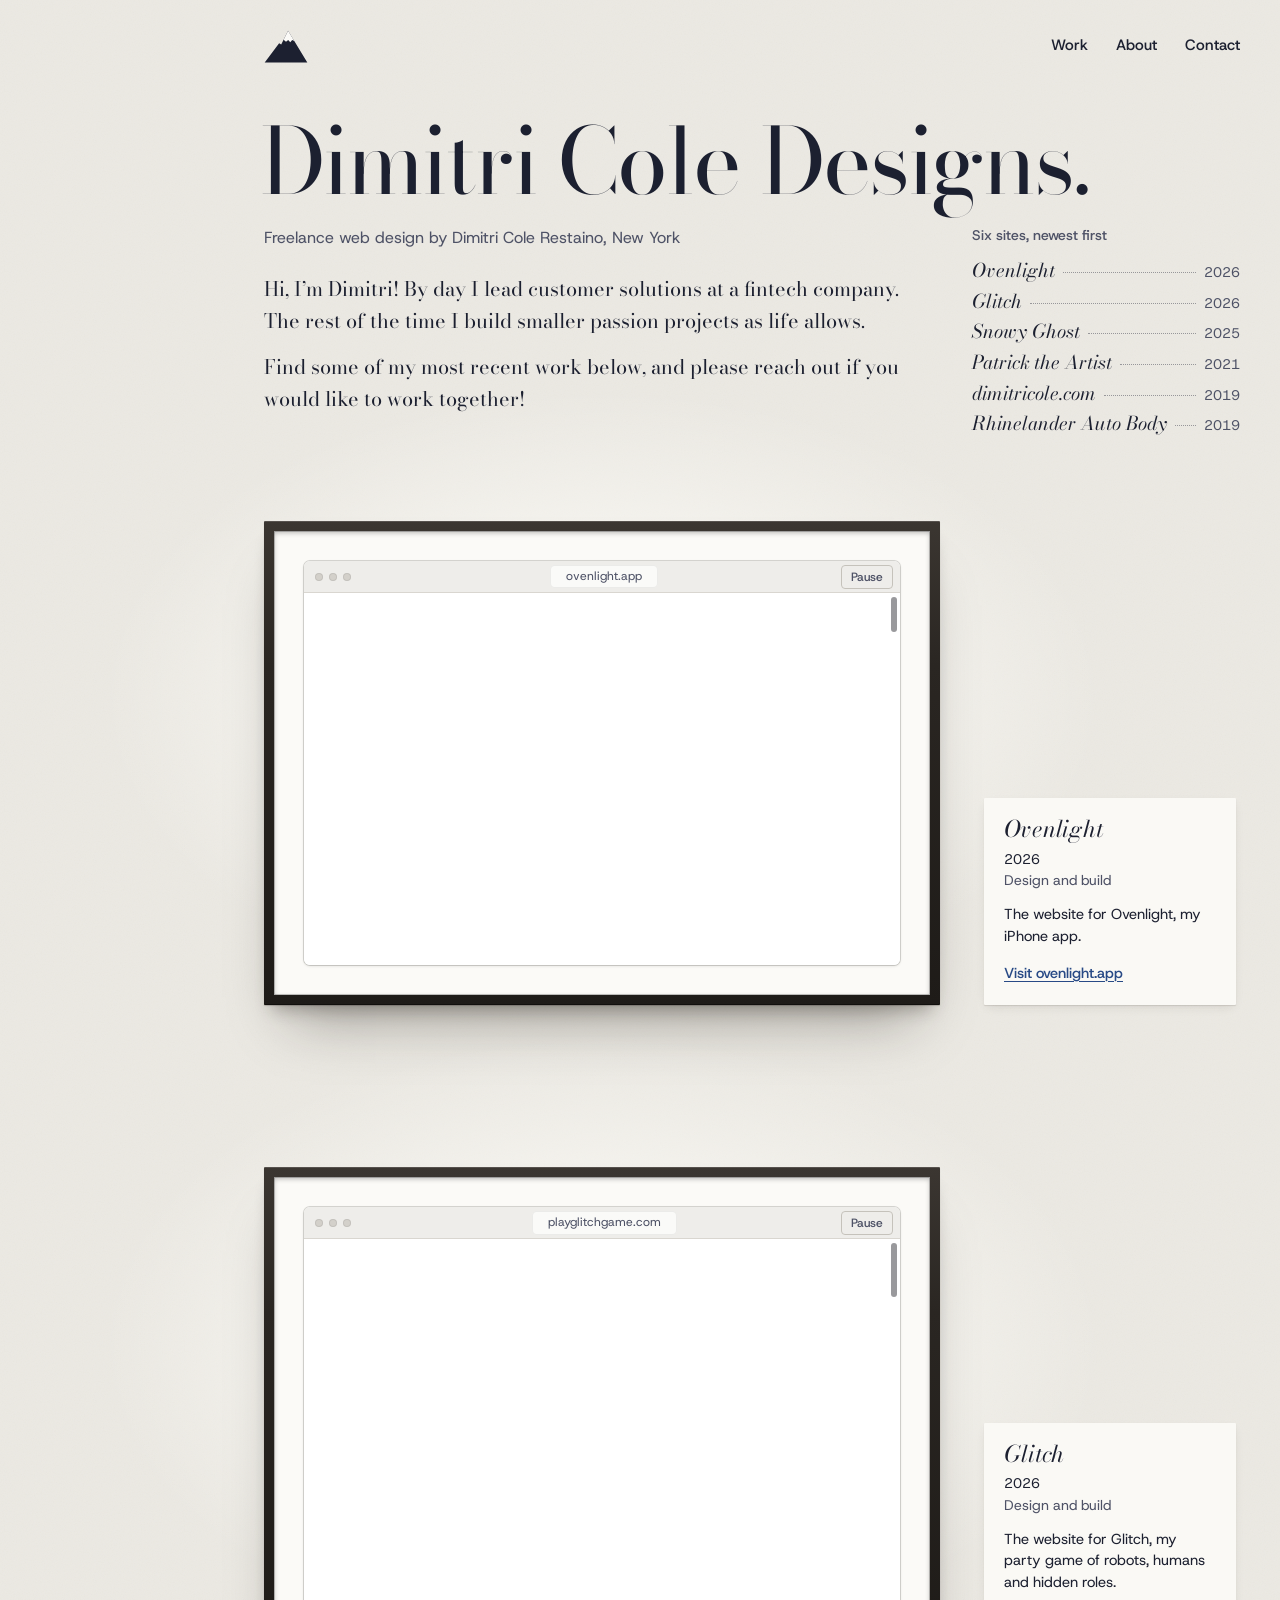
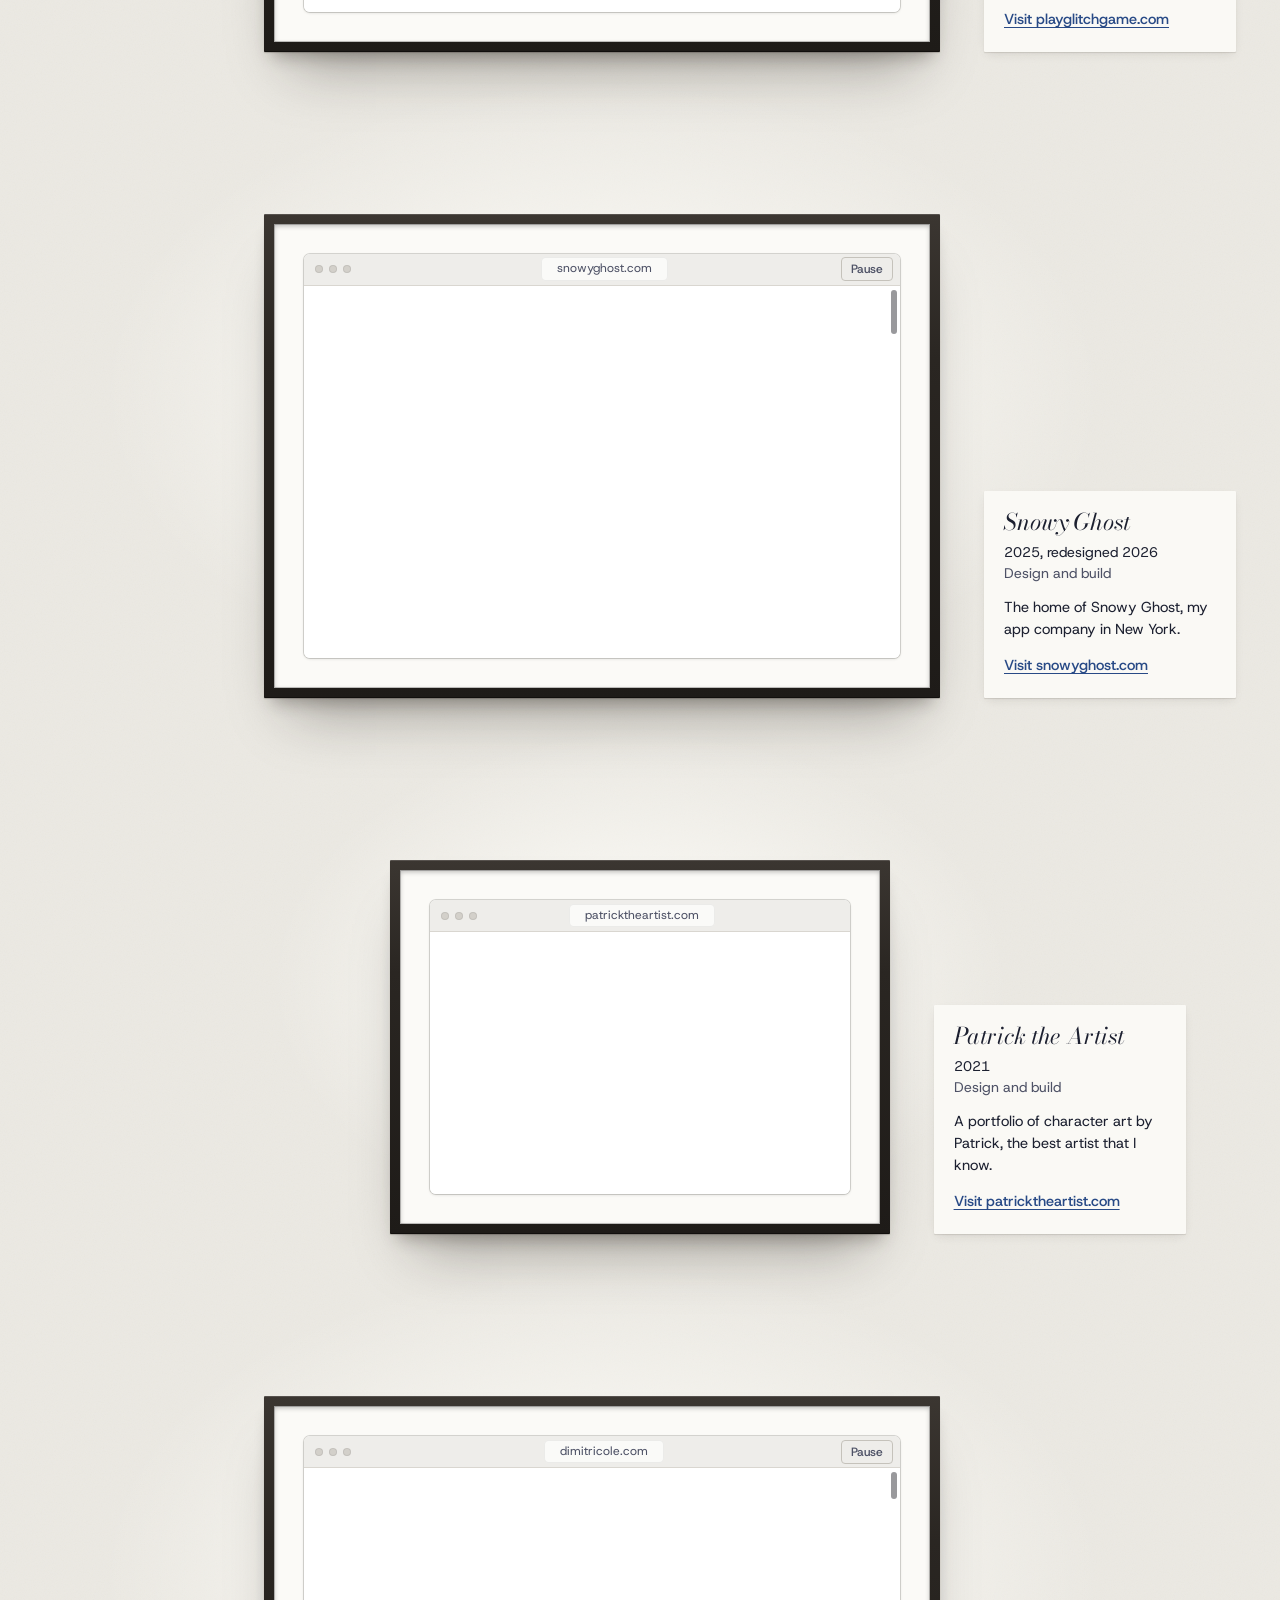
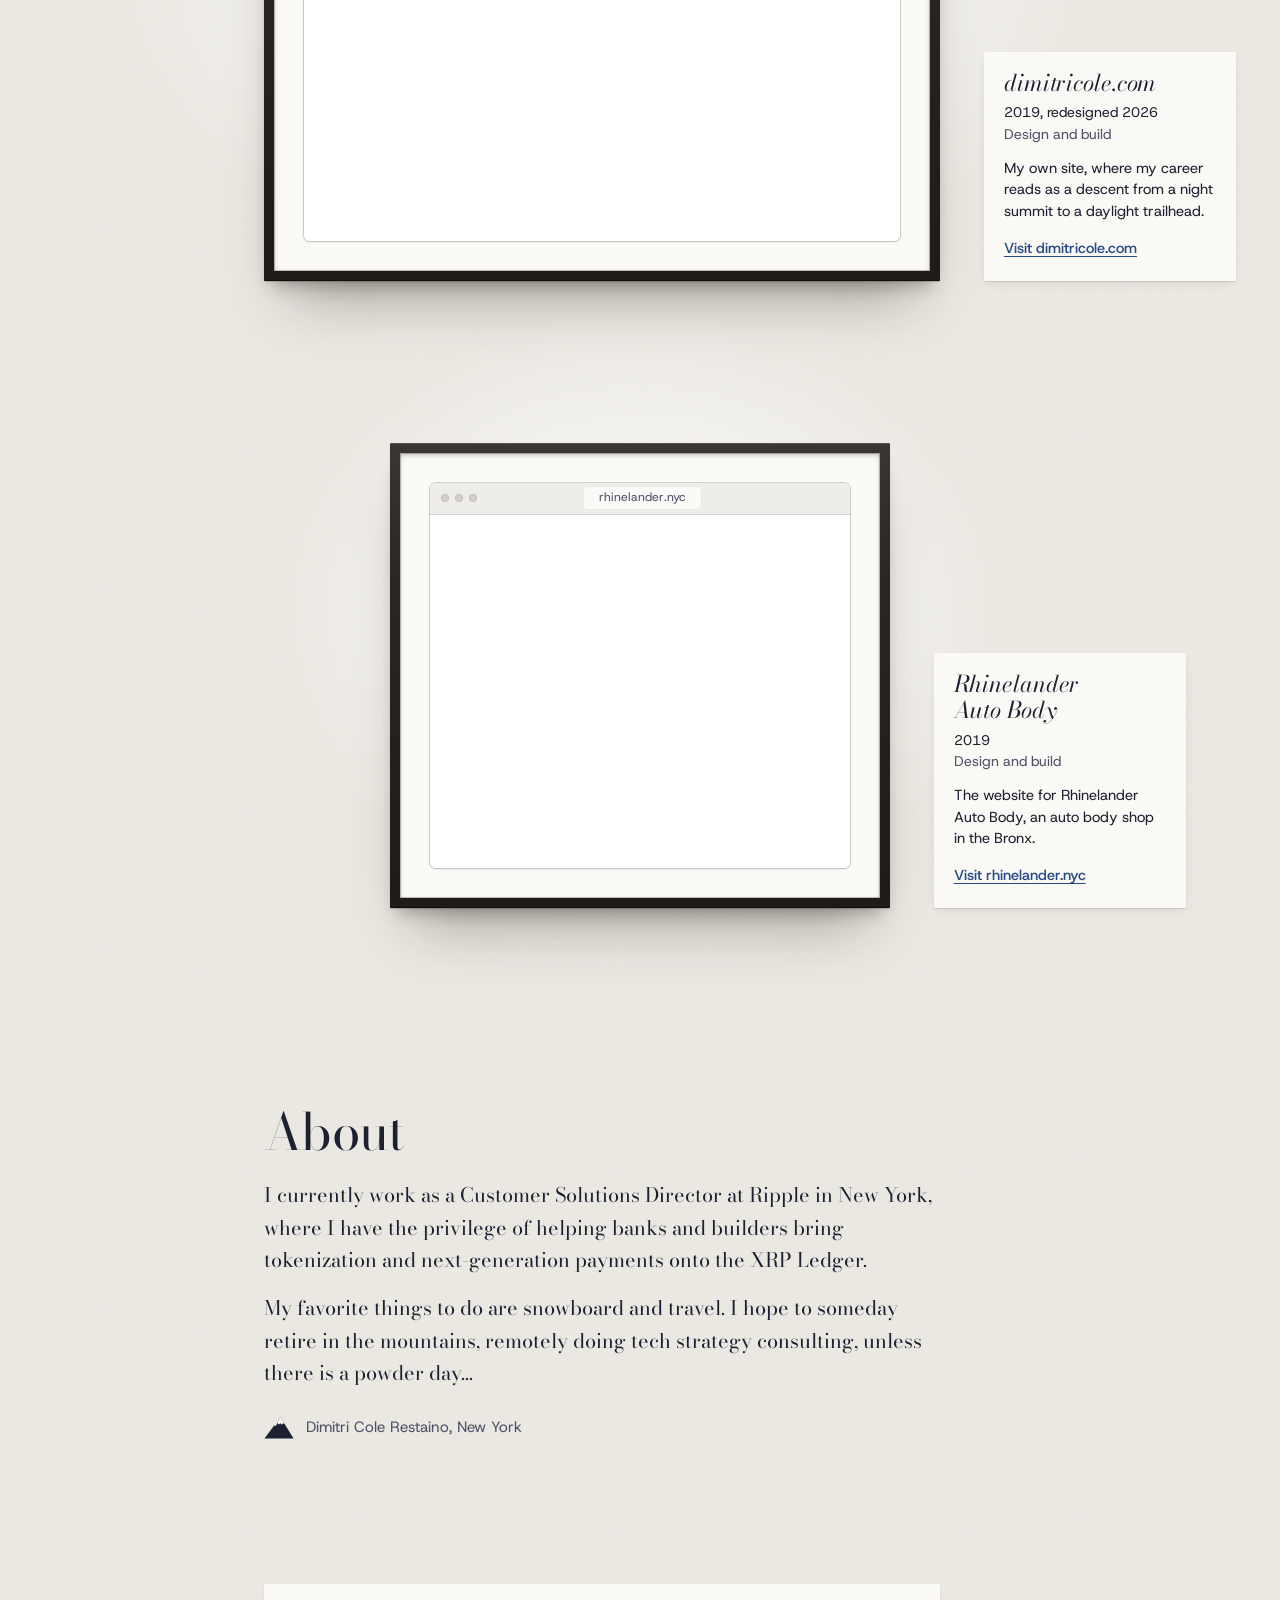
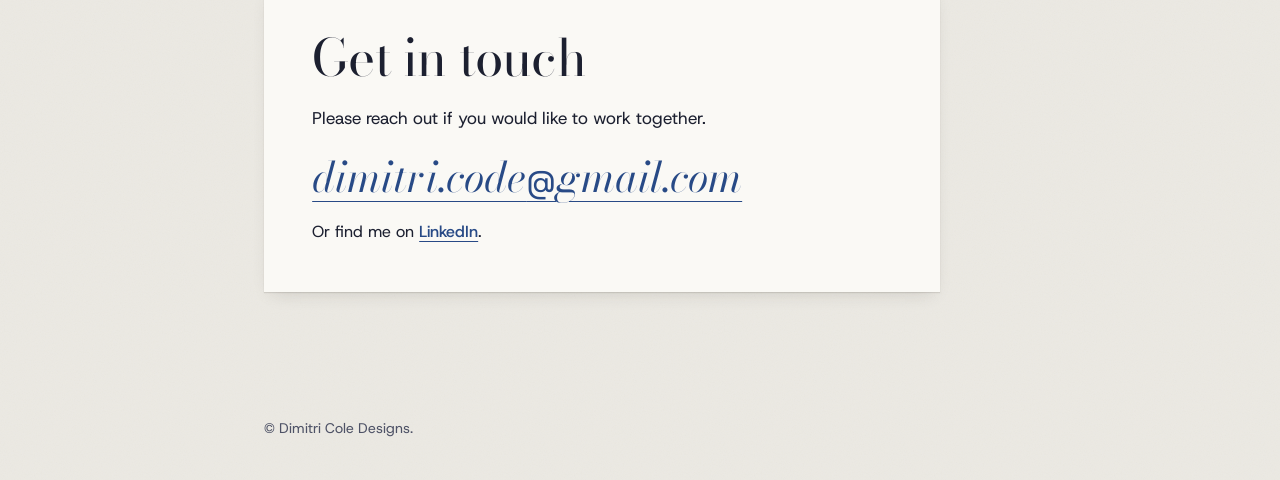
==== index.html @ d3583543 "Rebuild the portfolio as the Exhibition Six sites hang on a warm grey wall, each in a framed browser" ====
<!doctype html>
<html lang="en">
<head>
<meta charset="utf-8">
<meta name="viewport" content="width=device-width, initial-scale=1">
<title>Dimitri Cole Designs.</title>
<meta name="description" content="Dimitri Cole Designs, freelance web design. Clean, fast websites for small businesses and passion projects.">
<link rel="canonical" href="https://dimitricoledesigns.com/">
<meta name="color-scheme" content="light">
<meta name="theme-color" content="#ECEAE4">
<meta property="og:type" content="website">
<meta property="og:url" content="https://dimitricoledesigns.com/">
<meta property="og:title" content="Dimitri Cole Designs.">
<meta property="og:description" content="Freelance web design by Dimitri Cole Restaino, New York. Six sites, hung like a one-room show.">
<meta property="og:image" content="https://dimitricoledesigns.com/images/og-exhibition.jpg">
<meta property="og:image:width" content="1200">
<meta property="og:image:height" content="630">
<meta property="og:image:alt" content="The words Dimitri Cole Designs in a high-contrast serif on a warm grey wall, beside a framed browser window showing the Glitch website.">
<meta name="twitter:card" content="summary_large_image">
<link rel="icon" href="data:image/svg+xml,%3Csvg xmlns='http://www.w3.org/2000/svg' viewBox='0 0 64 52'%3E%3Cpath fill='%231C2030' d='M1 50 22 22l3 2L35 4l28 46z'/%3E%3Cpath fill='%23fff' d='M35 4l9.13 15L41 17.6l-2.8 3-3-3.2L32 20l-3.5-3z'/%3E%3C/svg%3E">
<link rel="apple-touch-icon" href="images/touch-icon.png">
<link rel="preconnect" href="https://fonts.googleapis.com">
<link rel="preconnect" href="https://fonts.gstatic.com" crossorigin>
<link rel="stylesheet" href="https://fonts.googleapis.com/css2?family=Bodoni+Moda:ital,opsz,wght@0,6..96,400..600;1,6..96,400..600&family=Host+Grotesk:wght@400..600&display=swap">
<script>document.documentElement.classList.add('js');</script>
<style>
:root {
  --wall: #ECEAE4;
  --lit: 255 254 250;
  --ink: #1C2030;
  --ink-2: #4E5266;
  --blue: #284A86;
  --wood: #2A2622;
  --mat: #FBFAF7;
  --card: #FAF9F5;
  --chrome: #EEEDEA;
  --serif: "Bodoni Moda", "Bodoni 72", Didot, Georgia, serif;
  --sans: "Host Grotesk", "Helvetica Neue", Arial, sans-serif;
  --gutter: 40px;
  --side: 300px;
  --gap: 44px;
  --fw: clamp(600px, 52.8vw, 920px);
  --fw-small: clamp(460px, 39vw, 680px);
  --mould: 10px;
  --mat-w: 30px;
  --bar-h: 32px;
  --chrome-x: calc(2 * var(--mould) + 2 * var(--mat-w));
  --chrome-y: calc(var(--chrome-x) + var(--bar-h));
  --hang-gap: clamp(110px, 18vh, 190px);
  --cap-min: 360px;
  --vu: 1vh;
  color-scheme: light;
}
@supports (height: 1svh) { :root { --vu: 1svh; } }

*, *::before, *::after { box-sizing: border-box; }
html { -webkit-text-size-adjust: 100%; background: var(--wall); }
/* smooth scrolling starts once the page has loaded, so arriving at a #section jumps straight there */
@media (prefers-reduced-motion: no-preference) { html.loaded { scroll-behavior: smooth; } }
body {
  margin: 0;
  color: var(--ink);
  font: 400 16px/1.55 var(--sans);
  -webkit-font-smoothing: antialiased;
  /* the wall: warm grey with a faint plaster grain */
  background:
    url("data:image/svg+xml,%3Csvg xmlns='http://www.w3.org/2000/svg' width='180' height='180'%3E%3Cfilter id='n'%3E%3CfeTurbulence type='fractalNoise' baseFrequency='.9' numOctaves='2' stitchTiles='stitch'/%3E%3CfeColorMatrix values='0 0 0 0 .4 0 0 0 0 .36 0 0 0 0 .3 0 0 0 .06 0'/%3E%3C/filter%3E%3Crect width='180' height='180' filter='url(%23n)'/%3E%3C/svg%3E"),
    var(--wall);
}

a { color: var(--blue); text-decoration-thickness: 1px; text-underline-offset: .22em; }
a:hover { text-decoration-thickness: 2px; }
:focus-visible { outline: 2px solid var(--blue); outline-offset: 4px; border-radius: 2px; }
.vh {
  position: absolute !important; width: 1px; height: 1px; margin: -1px; padding: 0;
  overflow: hidden; clip: rect(0 0 0 0); white-space: nowrap; border: 0;
}
.skip {
  position: absolute; left: 16px; top: -80px; z-index: 10;
  background: var(--ink); color: var(--mat); padding: 10px 14px; border-radius: 3px;
  font-weight: 500; text-decoration: none;
}
.skip:focus { top: 12px; }
.skip:focus-visible { outline-color: var(--ink); }

/* The hang: an empty stretch of wall, the work, and a column for its label */
.hang {
  display: grid;
  grid-template-columns: minmax(0, 1fr) minmax(0, var(--fw)) minmax(var(--side), 1fr);
  padding-inline: var(--gutter);
}
.hang > * { grid-column: 2; min-width: 0; }
.hang > .beside { grid-column: 3; padding-left: var(--gap); }
.hang > .span { grid-column: 2 / 4; }

/* Entrance */
.top { padding-top: 28px; }
.top .span { display: flex; align-items: center; justify-content: space-between; gap: 24px; }
.home { display: inline-flex; color: var(--ink); padding: 4px; margin: -4px; }
.home svg { width: 44px; height: auto; display: block; }
.top nav ul { display: flex; flex-wrap: wrap; gap: 6px 28px; margin: 0; padding: 0; list-style: none; }
.top nav a {
  color: var(--ink); text-decoration: none; font-size: 15px; font-weight: 500;
  padding: 6px 0; border-bottom: 1px solid transparent;
}
.top nav a:hover { border-bottom-color: currentColor; }

.wall-text { padding-top: clamp(28px, 6vh, 72px); padding-bottom: clamp(56px, 9vh, 96px); }
h1 {
  margin: 0 0 0 -.04em;
  font: 400 clamp(52px, 7.15vw, 124px)/.95 var(--serif);
  letter-spacing: -.02em;
  text-wrap: balance;
}
.lede { margin-top: clamp(18px, 2.4vh, 28px); }
.byline { margin: 0; font-size: 16px; color: var(--ink-2); }
.intro { margin-top: 22px; max-width: 34em; font: 400 20px/1.6 var(--serif); }
.intro p { margin: 0 0 .7em; }
.intro p:last-child { margin-bottom: 0; }

.checklist { margin-top: clamp(18px, 2.4vh, 28px); align-self: start; }
.wall-text > .checklist { padding-left: 32px; }
.checklist h2 { margin: 0 0 10px; font: 500 14px/1.4 var(--sans); color: var(--ink-2); }
.checklist ol { list-style: none; margin: 0; padding: 0; max-width: 270px; }
.checklist a {
  display: flex; align-items: baseline; gap: 8px;
  color: var(--ink); text-decoration: none; padding: 3px 0;
}
.checklist .t { min-width: 0; overflow-wrap: break-word; font: italic 400 19px/1.3 var(--serif); }
.checklist .dots { flex: 1; min-width: 8px; border-bottom: 1px dotted rgb(28 32 48 / .4); transform: translateY(-4px); }
.checklist .y { font-size: 14px; color: var(--ink-2); font-variant-numeric: tabular-nums; }
.checklist a:hover .t { text-decoration: underline; text-decoration-thickness: 1px; text-underline-offset: .2em; }

/* The works */
#work { overflow-x: clip; scroll-margin-top: min(40px, 5 * var(--vu)); }
/* --ar is the window's width over its height, and --cap the frame width that keeps it
   within nine tenths of a phone or tablet screen */
.work { --ar: 1.6; --cap: max(var(--cap-min), calc((90 * var(--vu) - var(--chrome-y)) * var(--ar) + var(--chrome-x))); isolation: isolate; scroll-margin-top: min(40px, 5 * var(--vu)); }
.work + .work { margin-top: var(--hang-gap); }
.work.small { --fw: min(var(--fw-small), 100% - 2 * var(--side)); }
.still { --ar: calc(1344 / var(--d-h)); }

.piece { position: relative; }
/* track light: a soft pool on the wall above each work */
.piece::before {
  content: "";
  position: absolute;
  left: -24%; right: -24%; top: max(-34%, calc(var(--hang-gap) * -0.8)); bottom: 0;
  z-index: -1;
  pointer-events: none;
  background: radial-gradient(closest-side, rgb(var(--lit) / .95), rgb(var(--lit) / .5) 50%, rgb(var(--lit) / 0));
}
.frame {
  padding: var(--mould);
  border-radius: 1px;
  background: linear-gradient(180deg, #3B3631 0%, var(--wood) 30%, #1E1B18 100%);
  box-shadow:
    inset 0 1px 0 rgb(255 255 255 / .14),
    inset 0 -1px 0 rgb(0 0 0 / .45),
    0 1px 1px rgb(30 24 18 / .22),
    0 12px 16px -8px rgb(30 24 18 / .3),
    0 38px 56px -26px rgb(30 24 18 / .38);
}
.mat {
  padding: var(--mat-w);
  background: var(--mat);
  box-shadow: inset 0 2px 5px rgb(0 0 0 / .26), inset 0 0 0 1px rgb(0 0 0 / .22);
}
.window {
  display: flex;
  flex-direction: column;
  border-radius: 6px;
  overflow: hidden;
  background: #fff;
  box-shadow: 0 0 0 1px rgb(30 25 20 / .16), 0 1px 3px rgb(30 25 20 / .14);
}
.bar {
  display: grid;
  grid-template-columns: 1fr minmax(0, auto) 1fr;
  align-items: center;
  gap: 8px;
  min-height: 32px;
  padding: 3px 7px 3px 11px;
  background: var(--chrome);
  border-bottom: 1px solid #D9D6D0;
}
.lights { display: flex; gap: 6px; }
.lights i { width: 8px; height: 8px; border-radius: 50%; background: #D3D0CA; box-shadow: inset 0 0 0 1px rgb(0 0 0 / .08); }
.addr {
  min-width: 0;
  overflow: hidden;
  text-overflow: ellipsis;
  white-space: nowrap;
  max-width: 100%;
  font-size: 12px; line-height: 1.3; color: var(--ink-2);
  background: #FAFAF8; border-radius: 5px; padding: 4px 16px;
  box-shadow: inset 0 0 0 1px rgb(0 0 0 / .06);
}
.hold {
  justify-self: end;
  visibility: hidden;
  min-height: 24px;
  font: 500 12px/1 var(--sans);
  color: var(--ink-2);
  background: transparent;
  border: 1px solid #C5C2BB;
  border-radius: 4px;
  padding: 4px 9px;
  cursor: pointer;
}
.js .hold { visibility: visible; }
.hold:hover { background: #fff; color: var(--ink); }
.hold:focus-visible { outline-offset: 2px; }

/* The screen holds a capture of the site at desktop size, or at 390 wide on a phone */
.screen {
  position: relative;
  aspect-ratio: 16 / 10;
  overflow: hidden;
  background: #fff;
}
.still .screen { aspect-ratio: 1344 / var(--d-h); }
.screen img { display: block; width: 100%; height: auto; aspect-ratio: 1344 / var(--d-h); }
.swap .screen img { opacity: 0; }
.enter { position: absolute; inset: 0; z-index: 1; }
.track { position: absolute; top: 4px; bottom: 4px; right: 3px; width: 6px; pointer-events: none; z-index: 2; }
.thumb {
  display: block; width: 100%; height: 100%;
  border-radius: 3px;
  background: rgb(70 70 74 / .55);
  box-shadow: 0 0 0 1px rgb(255 255 255 / .55);
}

.label { align-self: end; position: relative; z-index: -1; }
.card {
  max-width: 252px;
  background: var(--card);
  padding: 18px 20px 20px;
  border-radius: 1px;
  box-shadow: 0 1px 1px rgb(40 32 24 / .12), 0 4px 10px -3px rgb(40 32 24 / .12);
}
.card h3 { margin: 0; font: italic 400 23px/1.15 var(--serif); letter-spacing: -.005em; text-wrap: balance; overflow-wrap: break-word; }
.card .when { margin: 6px 0 0; font-size: 14px; font-variant-numeric: tabular-nums; }
.card .medium { margin: 0; font-size: 14px; color: var(--ink-2); }
.card .desc { margin: 12px 0 0; font-size: 14.5px; line-height: 1.5; }
.card .visit { display: inline-block; margin-top: 14px; font-size: 14.5px; font-weight: 500; }

/* Statement and front desk */
.statement { padding-top: clamp(150px, 22vh, 230px); }
.statement h2, .desk h2 {
  margin: 0 0 22px;
  font: 400 clamp(38px, 4vw, 52px)/1 var(--serif);
  letter-spacing: -.015em;
}
.statement .words { max-width: 34em; font: 400 20px/1.62 var(--serif); }
.statement .words p { margin: 0 0 .8em; }
.signed { display: flex; align-items: center; gap: 12px; margin: 26px 0 0; font-size: 15px; color: var(--ink-2); }
.signed svg { width: 30px; height: auto; color: var(--ink); flex: none; }

.desk { padding-top: clamp(110px, 16vh, 170px); padding-bottom: clamp(90px, 14vh, 140px); }
.counter {
  background: var(--card);
  padding: clamp(28px, 4vw, 48px);
  box-shadow: 0 1px 1px rgb(40 32 24 / .12), 0 8px 18px -8px rgb(40 32 24 / .16);
}
.desk p { margin: 0; font-size: 17px; }
.desk .mail {
  display: inline-block;
  margin-top: 22px;
  font: italic 400 clamp(25px, 3.4vw, 42px)/1.15 var(--serif);
  overflow-wrap: break-word;
}
.desk .at { font: 400 .8em/1 var(--sans); }
.desk .elsewhere { margin-top: 18px; font-size: 16px; }
.desk .elsewhere a { font-weight: 500; }

footer { padding-bottom: 40px; font-size: 14px; color: var(--ink-2); }
footer p { margin: 0; }

/* One column below the width where labels fit beside the work */
@media (max-width: 1099px) {
  :root { --gutter: 32px; --fw: 760px; --fw-small: min(560px, (100vw - 2 * var(--gutter)) * .74); }
  .hang { grid-template-columns: minmax(0, var(--fw)); justify-content: center; }
  .hang > *, .hang > .beside, .hang > .span { grid-column: 1; }
  .hang > .beside { padding-left: 0; }
  .work { --frame-w: min(100%, var(--cap)); }
  .work.small { --fw: var(--fw-small); }
  /* a small work stays about three quarters as wide as the big ones, even when a short screen shrinks every frame */
  .work.small { --frame-w: min(100%, var(--cap), .74 * max(var(--cap-min), (90 * var(--vu) - var(--chrome-y)) * 1.6 + var(--chrome-x))); }
  .work > .piece { width: var(--frame-w); }
  .work.small > .piece, .work.small > .label { justify-self: center; }
  .work.small > .label { width: var(--frame-w); }
  .label { margin-top: 26px; }
  .checklist { margin-top: 40px; }
  .wall-text { padding-bottom: 88px; }
  h1 { font-size: min(81px, calc((100vw - 64px) / 9.6)); }
}

/* Tablets: the room guide still fits beside the intro, which keeps the first work in view */
@media (min-width: 800px) and (max-width: 1099px) {
  .wall-text { grid-template-columns: minmax(0, calc(var(--fw) - 300px)) minmax(0, 300px); }
  .wall-text > .span { grid-column: 1 / 3; }
  .wall-text > .checklist { grid-column: 2; padding-left: 32px; margin-top: clamp(18px, 2.4vh, 28px); }
  .wall-text { padding-bottom: clamp(56px, 9vh, 88px); }
}


/* Phones: each frame hangs the site's phone view, with Safari's address bar along the bottom */
@media (max-width: 640px) {
  :root { --gutter: 20px; --mould: 7px; --mat-w: 14px; --bar-h: 34px; --fw: 100%; --hang-gap: 96px; --cap-min: 220px; }
  .work, .work.small { --fw: min(300px, 78vw); --ar: calc(390 / 844); --frame-w: min(100%, var(--cap)); }
  .work.still { --ar: calc(780 / var(--m-h)); }
  .work > .piece { justify-self: center; }
  .work > .label { width: var(--frame-w); justify-self: center; }
  .home svg { width: 38px; }
  .top nav ul { gap: 6px 20px; }
  h1 { font-size: clamp(44px, 15vw, 72px); }
  h1 span { display: block; }
  .intro, .statement .words { font-size: 18.5px; }
  .wall-text { padding-bottom: 72px; }
  .bar { order: 2; grid-template-columns: minmax(0, 1fr) auto; min-height: 34px; padding: 4px 6px 4px 8px; border-bottom: 0; border-top: 1px solid #D9D6D0; }
  .lights, .track { display: none; }
  .addr { justify-self: start; font-size: 11px; padding: 4px 8px; }
  .hold { padding: 4px 8px; }
  .window { border-radius: 14px; }
  .screen { aspect-ratio: 390 / 844; }
  .still .screen { aspect-ratio: 780 / var(--m-h); }
  .screen img { aspect-ratio: 780 / var(--m-h); }
  .card { max-width: none; }
  .piece::before { left: -30%; right: -30%; }
}

@media (forced-colors: active) {
  .frame, .window, .card, .counter { border: 1px solid CanvasText; }
  .thumb { background: CanvasText; }
  .piece::before { display: none; }
}

@media print {
  html, body { background: #fff; }
  .skip, .top nav, .hold, .track, .piece::before { display: none !important; }
  .screen img, .thumb { transform: none !important; }
  .swap .screen img { opacity: 1; object-fit: contain; object-position: top; }
  .frame, .mat, .card, .counter { box-shadow: none; }
  .frame { background: #2A2622; print-color-adjust: exact; -webkit-print-color-adjust: exact; }
  .window { display: block; }
  .work, .statement, .desk { break-inside: avoid; }
  .work + .work { margin-top: 48px; }
  .statement, .desk { padding-top: 48px; }
}
</style>
</head>
<body>
<svg width="0" height="0" style="position:absolute" aria-hidden="true" focusable="false">
  <symbol id="peak" viewBox="0 0 64 52">
    <path fill="currentColor" d="M1 50 22 22l3 2L35 4l28 46z"/>
    <path fill="#FBFAF7" d="M35 4l9.13 15L41 17.6l-2.8 3-3-3.2L32 20l-3.5-3z"/>
  </symbol>
</svg>
<a class="skip" href="#work">Skip to the work</a>

<header class="top hang">
  <div class="span">
    <a class="home" href="#top" aria-label="Dimitri Cole Designs, back to the top">
      <svg viewBox="0 0 64 52" aria-hidden="true"><use href="#peak"/></svg>
    </a>
    <nav aria-label="Sections">
      <ul>
        <li><a href="#work">Work</a></li>
        <li><a href="#about">About</a></li>
        <li><a href="#contact">Contact</a></li>
      </ul>
    </nav>
  </div>
</header>

<main>
  <section class="wall-text hang" aria-labelledby="show-title">
    <h1 id="show-title" class="span"><span>Dimitri Cole</span> <span>Designs.</span></h1>
    <div class="lede">
      <p class="byline">Freelance web design by Dimitri Cole Restaino, New York</p>
      <div class="intro">
        <p>Hi, I&rsquo;m Dimitri! By day I lead customer solutions at a fintech company. The rest of the time I build smaller passion projects as life allows.</p>
        <p>Find some of my most recent work below, and please reach out if you would like to work together!</p>
      </div>
    </div>
    <nav class="checklist beside" aria-labelledby="checklist-h">
      <h2 id="checklist-h">Six sites, newest first</h2>
      <ol>
        <li><a href="#ovenlight"><span class="t">Ovenlight</span> <span class="dots" aria-hidden="true"></span> <span class="y">2026</span></a></li>
        <li><a href="#glitch"><span class="t">Glitch</span> <span class="dots" aria-hidden="true"></span> <span class="y">2026</span></a></li>
        <li><a href="#snowyghost"><span class="t">Snowy Ghost</span> <span class="dots" aria-hidden="true"></span> <span class="y">2025</span></a></li>
        <li><a href="#patrick"><span class="t">Patrick the Artist</span> <span class="dots" aria-hidden="true"></span> <span class="y">2021</span></a></li>
        <li><a href="#dimitricole"><span class="t">dimitricole.com</span> <span class="dots" aria-hidden="true"></span> <span class="y">2019</span></a></li>
        <li><a href="#rhinelander"><span class="t">Rhinelander Auto Body</span> <span class="dots" aria-hidden="true"></span> <span class="y">2019</span></a></li>
      </ol>
    </nav>
  </section>

  <section id="work" aria-labelledby="work-h">
    <h2 id="work-h" class="vh">Work</h2>

    <article class="work hang" id="ovenlight" data-glide style="--d-h: 8153; --d-page: 8792; --m-h: 7239" aria-labelledby="ovenlight-t">
      <div class="piece">
        <div class="frame"><div class="mat"><div class="window">
          <div class="bar">
            <span class="lights" aria-hidden="true"><i></i><i></i><i></i></span>
            <span class="addr" aria-hidden="true">ovenlight.app</span>
            <button class="hold" type="button"><span class="word">Pause</span><span class="vh"> the Ovenlight preview</span></button>
          </div>
          <div class="screen">
            <picture>
              <source media="(max-width: 640px)" type="image/avif" srcset="images/work/ovenlight-mobile.avif">
              <source media="(max-width: 640px)" srcset="images/work/ovenlight-mobile.jpg">
              <source type="image/avif" srcset="images/work/ovenlight-desktop.avif">
              <img src="images/work/ovenlight-desktop.jpg" width="1344" height="8153" alt="The Ovenlight website: a serif wordmark over a glowing warm light in cream and brown." decoding="async" fetchpriority="high">
            </picture>
            <a class="enter" href="https://ovenlight.app" target="_blank" rel="noopener" tabindex="-1" aria-hidden="true"></a>
            <span class="track" aria-hidden="true"><span class="thumb"></span></span>
          </div>
        </div></div></div>
      </div>
      <div class="label beside">
        <div class="card">
          <h3 id="ovenlight-t">Ovenlight</h3>
          <p class="when">2026</p>
          <p class="medium">Design and build</p>
          <p class="desc">The website for Ovenlight, my iPhone app.</p>
          <a class="visit" href="https://ovenlight.app" target="_blank" rel="noopener">Visit ovenlight.app<span class="vh"> (opens in a new tab)</span></a>
        </div>
      </div>
    </article>

    <article class="work hang" id="glitch" data-glide style="--d-h: 5685; --d-page: 5685; --m-h: 7886" aria-labelledby="glitch-t">
      <div class="piece">
        <div class="frame"><div class="mat"><div class="window">
          <div class="bar">
            <span class="lights" aria-hidden="true"><i></i><i></i><i></i></span>
            <span class="addr" aria-hidden="true">playglitchgame.com</span>
            <button class="hold" type="button"><span class="word">Pause</span><span class="vh"> the Glitch preview</span></button>
          </div>
          <div class="screen">
            <picture>
              <source media="(max-width: 640px)" type="image/avif" srcset="images/work/glitch-mobile.avif">
              <source media="(max-width: 640px)" srcset="images/work/glitch-mobile.jpg">
              <source type="image/avif" srcset="images/work/glitch-desktop.avif">
              <img src="images/work/glitch-desktop.jpg" width="1344" height="5685" alt="The Glitch website: the GL!TCH wordmark, an identity card that flips to a role, and a table for trying a round." loading="lazy" decoding="async">
            </picture>
            <a class="enter" href="https://playglitchgame.com" target="_blank" rel="noopener" tabindex="-1" aria-hidden="true"></a>
            <span class="track" aria-hidden="true"><span class="thumb"></span></span>
          </div>
        </div></div></div>
      </div>
      <div class="label beside">
        <div class="card">
          <h3 id="glitch-t">Glitch</h3>
          <p class="when">2026</p>
          <p class="medium">Design and build</p>
          <p class="desc">The website for Glitch, my party game of robots, humans and hidden roles.</p>
          <a class="visit" href="https://playglitchgame.com" target="_blank" rel="noopener">Visit playglitchgame.com<span class="vh"> (opens in a new tab)</span></a>
        </div>
      </div>
    </article>

    <article class="work hang" id="snowyghost" data-glide style="--d-h: 6950; --d-page: 6950; --m-h: 8147" aria-labelledby="snowyghost-t">
      <div class="piece">
        <div class="frame"><div class="mat"><div class="window">
          <div class="bar">
            <span class="lights" aria-hidden="true"><i></i><i></i><i></i></span>
            <span class="addr" aria-hidden="true">snowyghost.com</span>
            <button class="hold" type="button"><span class="word">Pause</span><span class="vh"> the Snowy Ghost preview</span></button>
          </div>
          <div class="screen">
            <picture>
              <source media="(max-width: 640px)" type="image/avif" srcset="images/work/snowyghost-mobile.avif">
              <source media="(max-width: 640px)" srcset="images/work/snowyghost-mobile.jpg">
              <source type="image/avif" srcset="images/work/snowyghost-desktop.avif">
              <img src="images/work/snowyghost-desktop.jpg" width="1344" height="6950" alt="The Snowy Ghost website: hand-drawn type, snow falling in the logo's line style, and the ghost buried in snow." loading="lazy" decoding="async">
            </picture>
            <a class="enter" href="https://snowyghost.com" target="_blank" rel="noopener" tabindex="-1" aria-hidden="true"></a>
            <span class="track" aria-hidden="true"><span class="thumb"></span></span>
          </div>
        </div></div></div>
      </div>
      <div class="label beside">
        <div class="card">
          <h3 id="snowyghost-t">Snowy Ghost</h3>
          <p class="when">2025, redesigned 2026</p>
          <p class="medium">Design and build</p>
          <p class="desc">The home of Snowy Ghost, my app company in New York.</p>
          <a class="visit" href="https://snowyghost.com" target="_blank" rel="noopener">Visit snowyghost.com<span class="vh"> (opens in a new tab)</span></a>
        </div>
      </div>
    </article>

    <article class="work small still hang" id="patrick" style="--d-h: 840; --m-h: 1688" aria-labelledby="patrick-t">
      <div class="piece">
        <div class="frame"><div class="mat"><div class="window">
          <div class="bar">
            <span class="lights" aria-hidden="true"><i></i><i></i><i></i></span>
            <span class="addr" aria-hidden="true">patricktheartist.com</span>
            <span aria-hidden="true"></span>
          </div>
          <div class="screen">
            <picture>
              <source media="(max-width: 640px)" type="image/avif" srcset="images/work/patrick-mobile.avif">
              <source media="(max-width: 640px)" srcset="images/work/patrick-mobile.jpg">
              <source type="image/avif" srcset="images/work/patrick-desktop.avif">
              <img src="images/work/patrick-desktop.jpg" width="1344" height="840" alt="Patrick's portfolio: his colorful character faces with his introduction." loading="lazy" decoding="async">
            </picture>
            <a class="enter" href="https://patricktheartist.com" target="_blank" rel="noopener" tabindex="-1" aria-hidden="true"></a>
          </div>
        </div></div></div>
      </div>
      <div class="label beside">
        <div class="card">
          <h3 id="patrick-t">Patrick the Artist</h3>
          <p class="when">2021</p>
          <p class="medium">Design and build</p>
          <p class="desc">A portfolio of character art by Patrick, the best artist that I know.</p>
          <a class="visit" href="https://patricktheartist.com" target="_blank" rel="noopener">Visit patricktheartist.com<span class="vh"> (opens in a new tab)</span></a>
        </div>
      </div>
    </article>

    <article class="work hang" id="dimitricole" data-glide style="--d-h: 7944; --d-page: 11571; --m-h: 7597" aria-labelledby="dimitricole-t">
      <div class="piece">
        <div class="frame"><div class="mat"><div class="window">
          <div class="bar">
            <span class="lights" aria-hidden="true"><i></i><i></i><i></i></span>
            <span class="addr" aria-hidden="true">dimitricole.com</span>
            <button class="hold" type="button"><span class="word">Pause</span><span class="vh"> the dimitricole.com preview</span></button>
          </div>
          <div class="screen">
            <picture>
              <source media="(max-width: 640px)" type="image/avif" srcset="images/work/dimitricole-mobile.avif">
              <source media="(max-width: 640px)" srcset="images/work/dimitricole-mobile.jpg">
              <source type="image/avif" srcset="images/work/dimitricole-desktop.avif">
              <img src="images/work/dimitricole-desktop.jpg" width="1344" height="7944" alt="Dimitri's own site: his name in a tall serif and his portrait under a starry night sky, with his career below." loading="lazy" decoding="async">
            </picture>
            <a class="enter" href="https://dimitricole.com" target="_blank" rel="noopener" tabindex="-1" aria-hidden="true"></a>
            <span class="track" aria-hidden="true"><span class="thumb"></span></span>
          </div>
        </div></div></div>
      </div>
      <div class="label beside">
        <div class="card">
          <h3 id="dimitricole-t">dimitricole.com</h3>
          <p class="when">2019, redesigned 2026</p>
          <p class="medium">Design and build</p>
          <p class="desc">My own site, where my career reads as a descent from a night summit to a daylight trailhead.</p>
          <a class="visit" href="https://dimitricole.com" target="_blank" rel="noopener">Visit dimitricole.com<span class="vh"> (opens in a new tab)</span></a>
        </div>
      </div>
    </article>

    <article class="work small still hang" id="rhinelander" style="--d-h: 1133; --m-h: 1790" aria-labelledby="rhinelander-t">
      <div class="piece">
        <div class="frame"><div class="mat"><div class="window">
          <div class="bar">
            <span class="lights" aria-hidden="true"><i></i><i></i><i></i></span>
            <span class="addr" aria-hidden="true">rhinelander.nyc</span>
            <span aria-hidden="true"></span>
          </div>
          <div class="screen">
            <picture>
              <source media="(max-width: 640px)" type="image/avif" srcset="images/work/rhinelander-mobile.avif">
              <source media="(max-width: 640px)" srcset="images/work/rhinelander-mobile.jpg">
              <source type="image/avif" srcset="images/work/rhinelander-desktop.avif">
              <img src="images/work/rhinelander-desktop.jpg" width="1344" height="1133" alt="The Rhinelander Auto Body website: a yellow wordmark over a dark photograph of the garage." loading="lazy" decoding="async">
            </picture>
            <a class="enter" href="https://rhinelander.nyc" target="_blank" rel="noopener" tabindex="-1" aria-hidden="true"></a>
          </div>
        </div></div></div>
      </div>
      <div class="label beside">
        <div class="card">
          <h3 id="rhinelander-t">Rhinelander Auto Body</h3>
          <p class="when">2019</p>
          <p class="medium">Design and build</p>
          <p class="desc">The website for Rhinelander Auto Body, an auto body shop in the Bronx.</p>
          <a class="visit" href="https://rhinelander.nyc" target="_blank" rel="noopener">Visit rhinelander.nyc<span class="vh"> (opens in a new tab)</span></a>
        </div>
      </div>
    </article>
  </section>

  <section class="statement hang" id="about" aria-labelledby="about-h">
    <div>
      <h2 id="about-h">About</h2>
      <div class="words">
        <p>I currently work as a Customer Solutions Director at Ripple in New York, where I have the privilege of helping banks and builders bring tokenization and next-generation payments onto the XRP Ledger.</p>
        <p>My favorite things to do are snowboard and travel. I hope to someday retire in the mountains, remotely doing tech strategy consulting, unless there is a powder day&hellip;</p>
      </div>
      <p class="signed"><svg viewBox="0 0 64 52" aria-hidden="true"><use href="#peak"/></svg>Dimitri Cole Restaino, New York</p>
    </div>
  </section>

  <section class="desk hang" id="contact" aria-labelledby="contact-h">
    <div class="counter">
      <h2 id="contact-h">Get in touch</h2>
      <p>Please reach out if you would like to work together.</p>
      <a class="mail" href="mailto:dimitri.code@gmail.com">dimitri.code<wbr><span class="at">@</span>gmail.com</a>
      <p class="elsewhere">Or find me on <a href="https://www.linkedin.com/in/dimitricole/" target="_blank" rel="noopener">LinkedIn<span class="vh"> (opens in a new tab)</span></a>.</p>
    </div>
  </section>
</main>

<footer class="hang">
  <p>&copy; Dimitri Cole Designs.</p>
</footer>

<script>
(() => {
  // When a frame comes into view, the site inside it glides down as if scrolling itself.
  // The captures are 1344 pixels wide on a desktop (a 16:10 window shows 840 of them)
  // and 780 on a phone (a 390 by 844 window shows 1688).
  const phone = matchMedia('(max-width: 640px)');
  const calm = matchMedia('(prefers-reduced-motion: reduce)');
  const SCREEN = 4500, HOLD_TOP = 1600, HOLD_END = 2600, RETURN = 2200;
  const GLIDE = 'cubic-bezier(.3,.02,.7,.98)', BACK = 'cubic-bezier(.65,0,.35,1)';

  const works = [...document.querySelectorAll('.work')].map((el) => {
    const s = {
      el,
      screen: el.querySelector('.screen'),
      shot: el.querySelector('.screen img'),
      glides: el.hasAttribute('data-glide'),
      piece: el.querySelector('.piece'),
      thumb: el.querySelector('.thumb'),
      word: el.querySelector('.hold .word'),
      anims: [], seen: false, over: false, hover: false, held: calm.matches
    };
    s.shot.addEventListener('load', () => update(s));
    if (s.glides) {
      s.piece.addEventListener('pointerleave', () => { s.over = s.hover = false; update(s); });
      el.querySelector('.hold').addEventListener('click', () => {
        s.held = !s.held;
        if (!s.held) s.hover = false;
        update(s);
      });
    }
    return s;
  });

  // a capture belongs to the current layout once it has fully arrived at the matching width
  const fits = (s) => s.shot.complete && s.shot.naturalWidth === (phone.matches ? 780 : 1344);

  // A frame holds still while the mouse rests on it. Browsers also report the pointer
  // entering when the page scrolls a frame under a resting cursor, so only movement counts.
  let mx, my;
  document.addEventListener('pointermove', (e) => {
    const moved = e.clientX !== mx || e.clientY !== my;
    mx = e.clientX; my = e.clientY;
    if (!moved || e.pointerType !== 'mouse') return;
    works.forEach((s) => {
      const over = s.glides && s.piece.contains(e.target);
      if (over !== s.over) { s.over = over; s.hover = over; update(s); }
    });
  }, { passive: true });

  function build(s) {
    s.anims.forEach((a) => a.cancel());
    const css = getComputedStyle(s.el);
    const small = phone.matches;
    const view = small ? 1688 : 840;
    const h = parseFloat(css.getPropertyValue(small ? '--m-h' : '--d-h'));
    const page = small ? h : parseFloat(css.getPropertyValue('--d-page'));
    const glide = (h - view) / view * SCREEN;
    const total = HOLD_TOP + glide + HOLD_END + RETURN;
    const a = HOLD_TOP / total, b = (HOLD_TOP + glide) / total, c = (HOLD_TOP + glide + HOLD_END) / total;
    const frames = (end) => [
      { transform: 'translateY(0)', offset: 0 },
      { transform: 'translateY(0)', offset: a, easing: GLIDE },
      { transform: `translateY(${end})`, offset: b },
      { transform: `translateY(${end})`, offset: c, easing: BACK },
      { transform: 'translateY(0)', offset: 1 }
    ];
    const timing = { duration: total, iterations: Infinity };
    s.anims = [s.shot.animate(frames(`${(view / h - 1) * 100}%`), timing)];
    // the scrollbar measures the whole page, which can run on past the capture
    s.thumb.style.height = `${view / page * 100}%`;
    s.anims.push(s.thumb.animate(frames(`${(h - view) / view * 100}%`), timing));
    s.anims.forEach((x) => x.pause());
  }

  function update(s) {
    // after the phone turns, the browser can go on painting the other layout's capture,
    // stretched, until the new one arrives, so a capture shows only once it fits
    s.el.classList.toggle('swap', !fits(s));
    if (!s.glides) return;
    const go = s.seen && fits(s) && !s.hover && !s.held;
    s.anims.forEach((x) => (go ? x.play() : x.pause()));
    s.word.textContent = s.held ? 'Play' : 'Pause';
  }

  const io = new IntersectionObserver((entries) => {
    entries.forEach((entry) => {
      const s = works.find((w) => w.screen === entry.target);
      s.seen = entry.isIntersecting && entry.intersectionRatio >= 0.35;
      update(s);
    });
  }, { threshold: [0, 0.35] });

  // each capture starts loading well before its frame scrolls into view
  const ahead = new IntersectionObserver((entries) => {
    entries.forEach((entry) => {
      if (!entry.isIntersecting) return;
      entry.target.querySelector('img').loading = 'eager';
      ahead.unobserve(entry.target);
    });
  }, { rootMargin: '1600px 0px' });

  works.forEach((s) => {
    if (s.glides) { build(s); io.observe(s.screen); }
    ahead.observe(s.screen);
    update(s);
  });
  phone.addEventListener('change', () => works.forEach((s) => { if (s.glides) build(s); update(s); }));
  calm.addEventListener('change', () => works.forEach((s) => { s.held = calm.matches; update(s); }));
  addEventListener('load', () => setTimeout(() => document.documentElement.classList.add('loaded')), { once: true });
})();
</script>
</body>
</html>
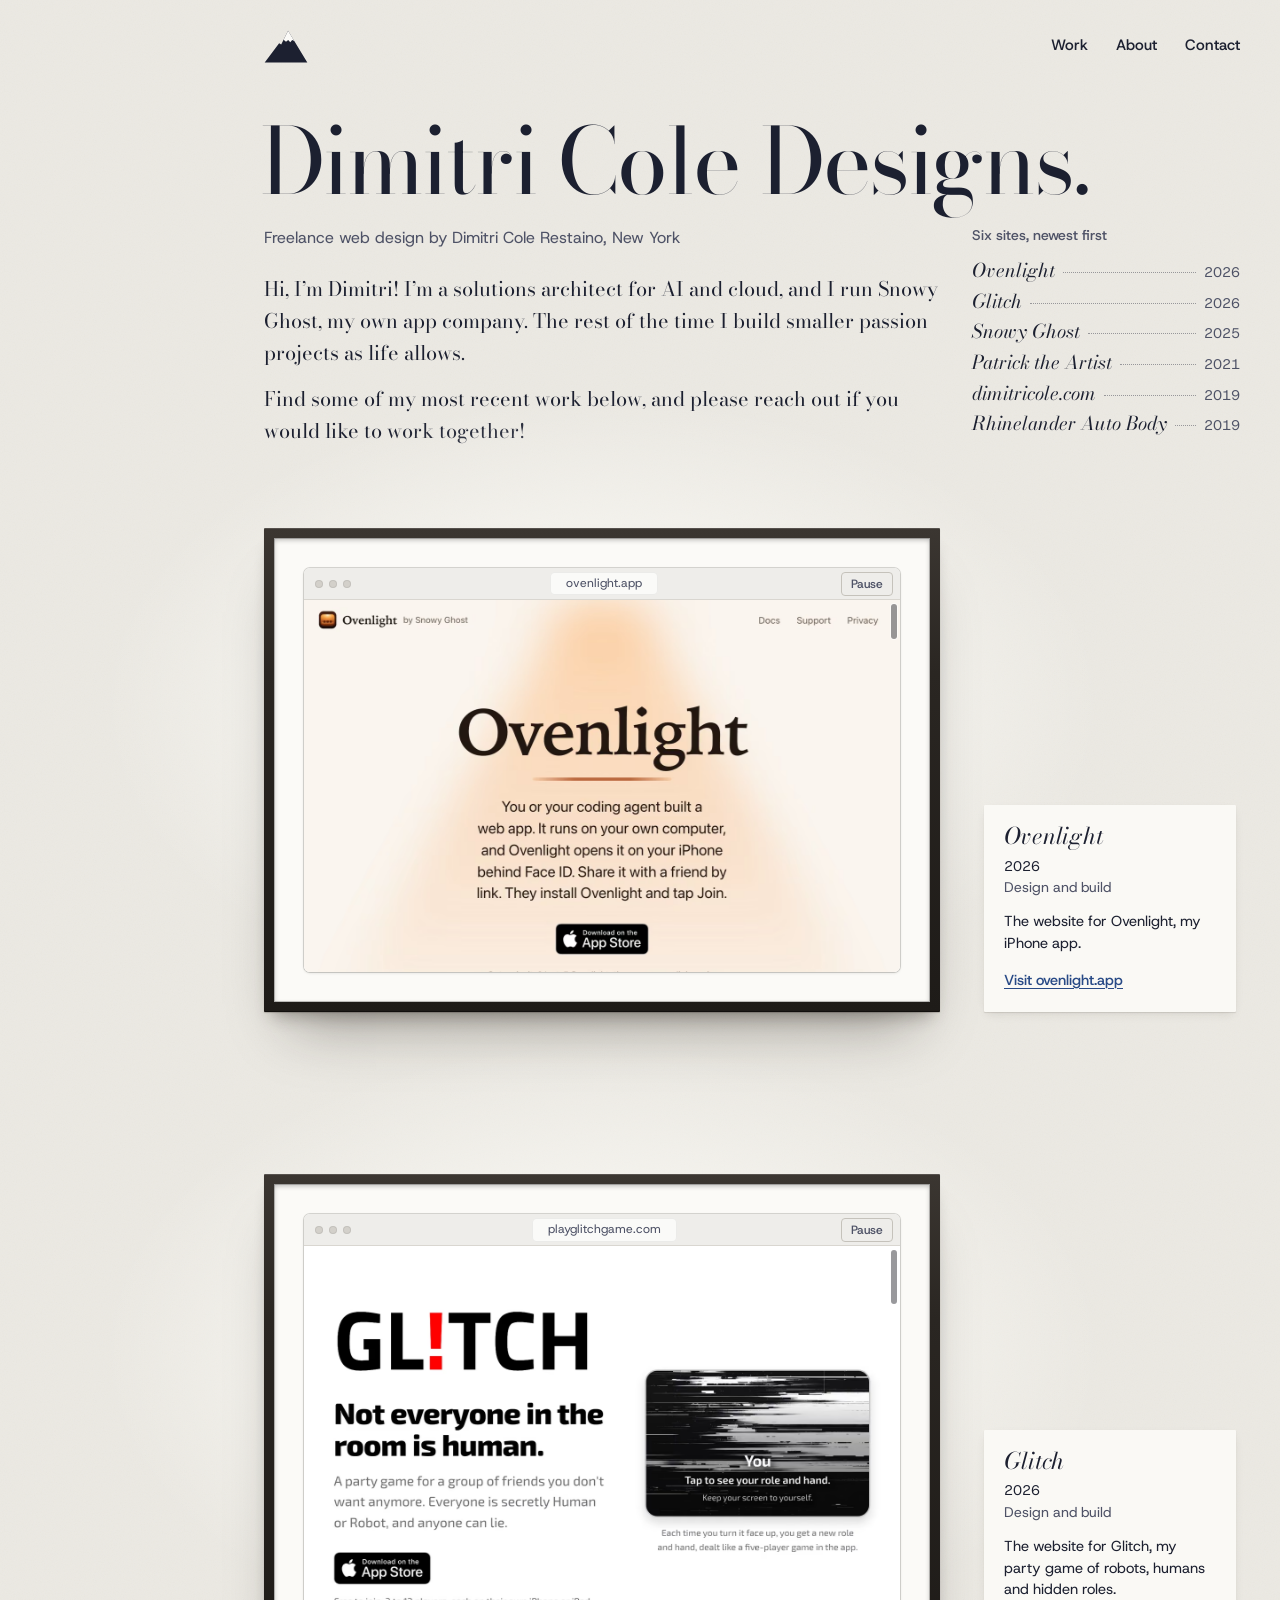
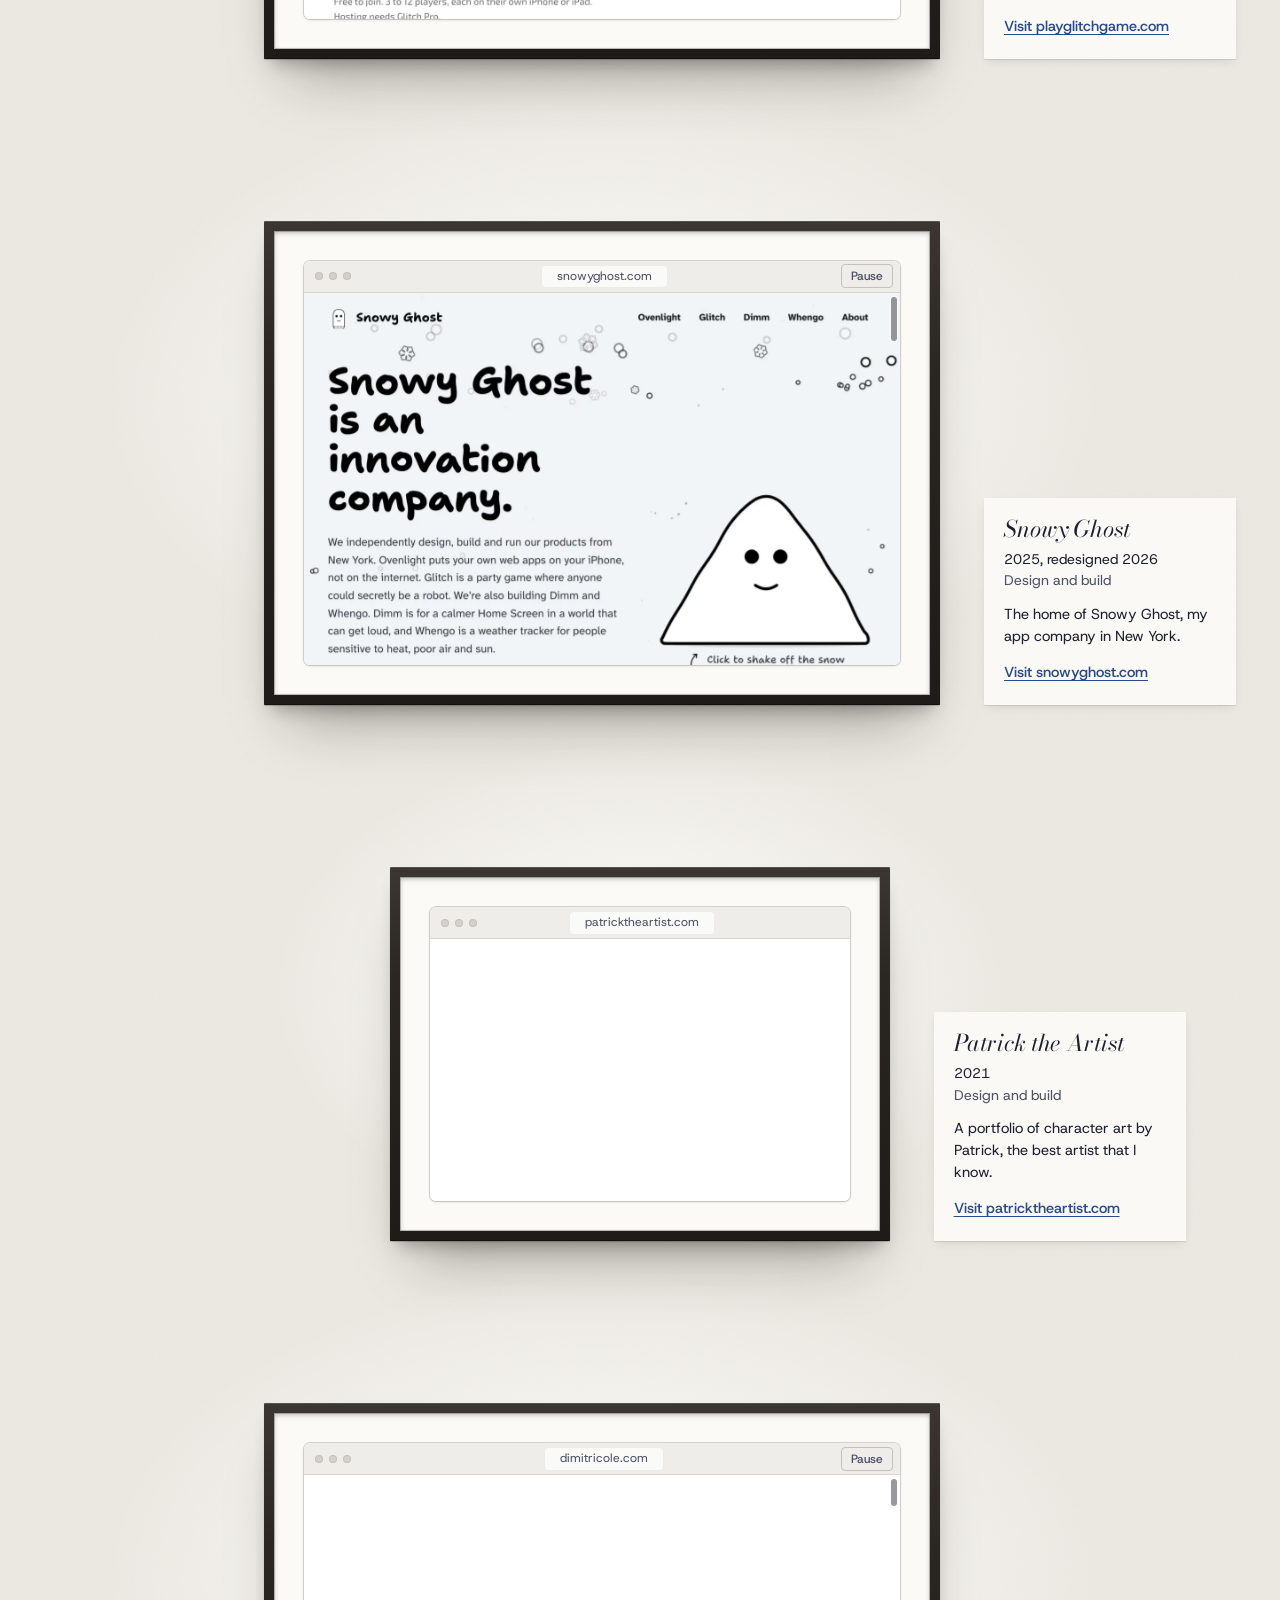
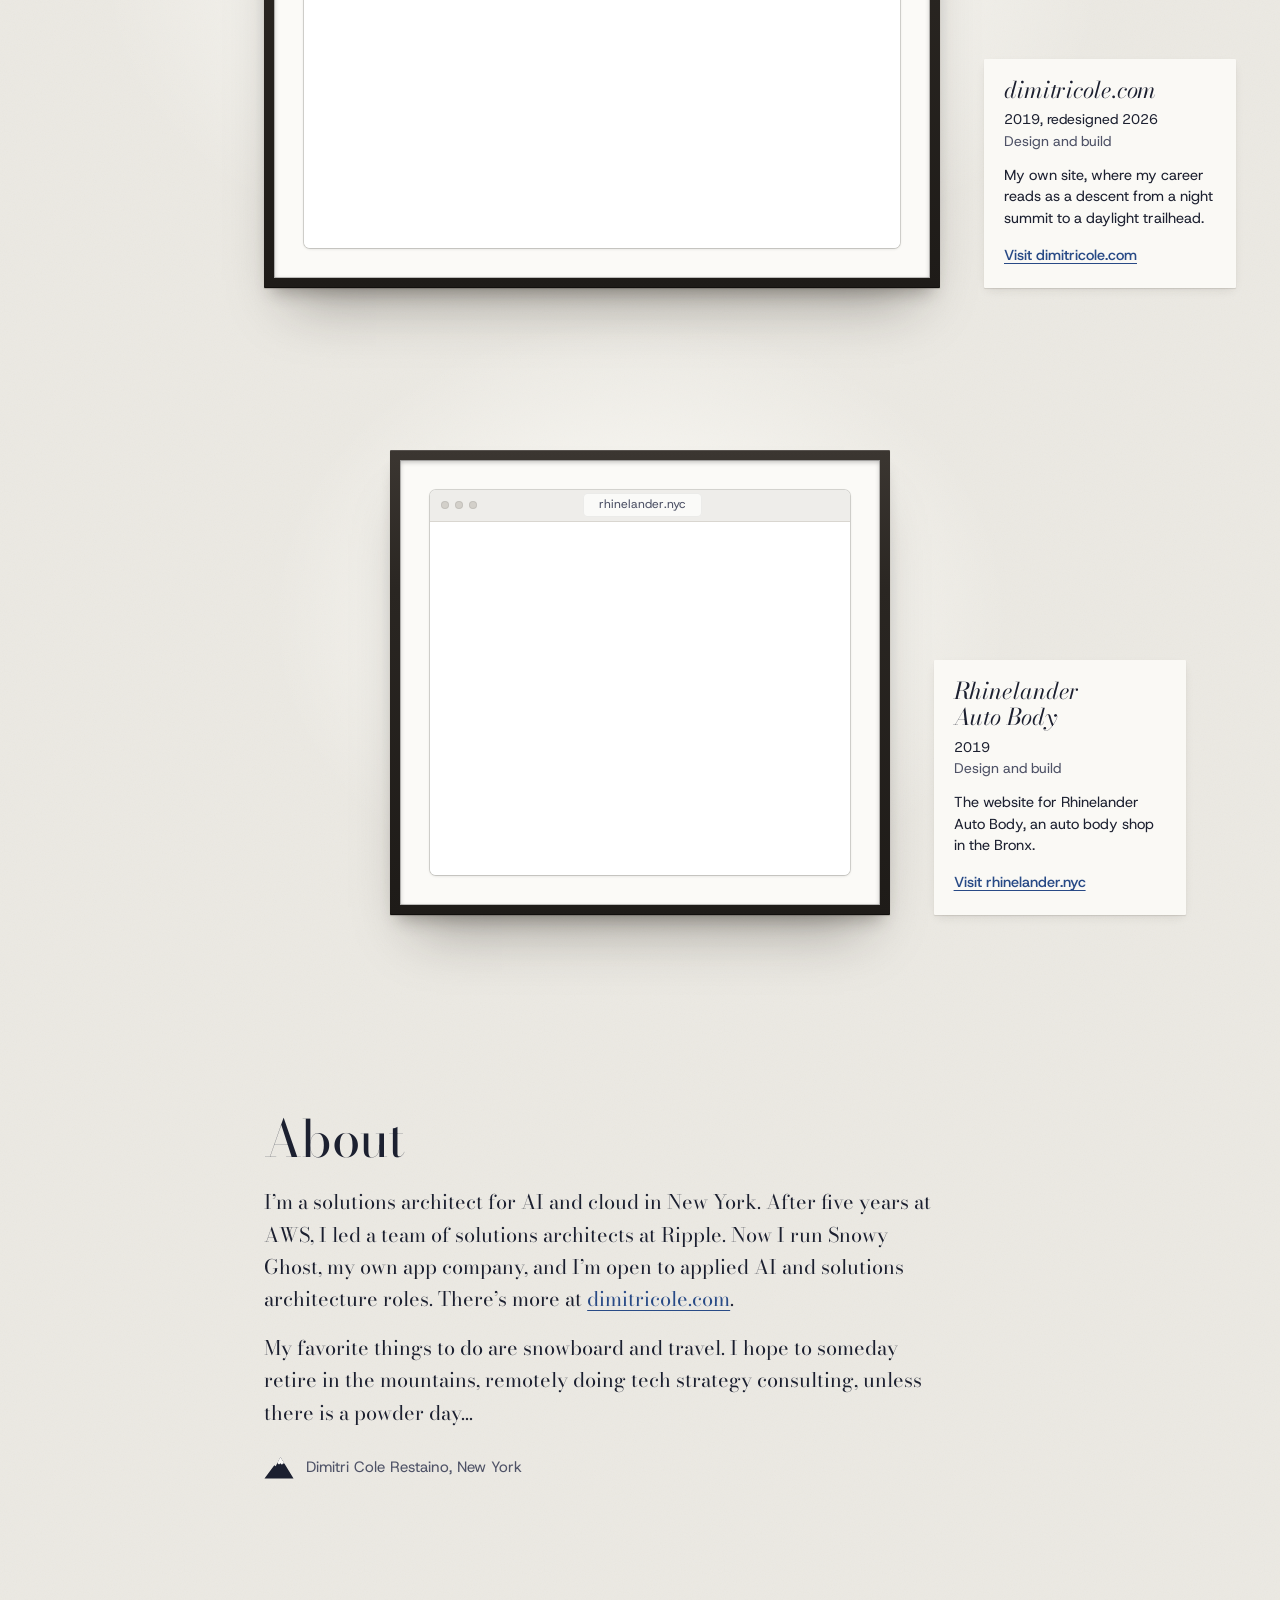
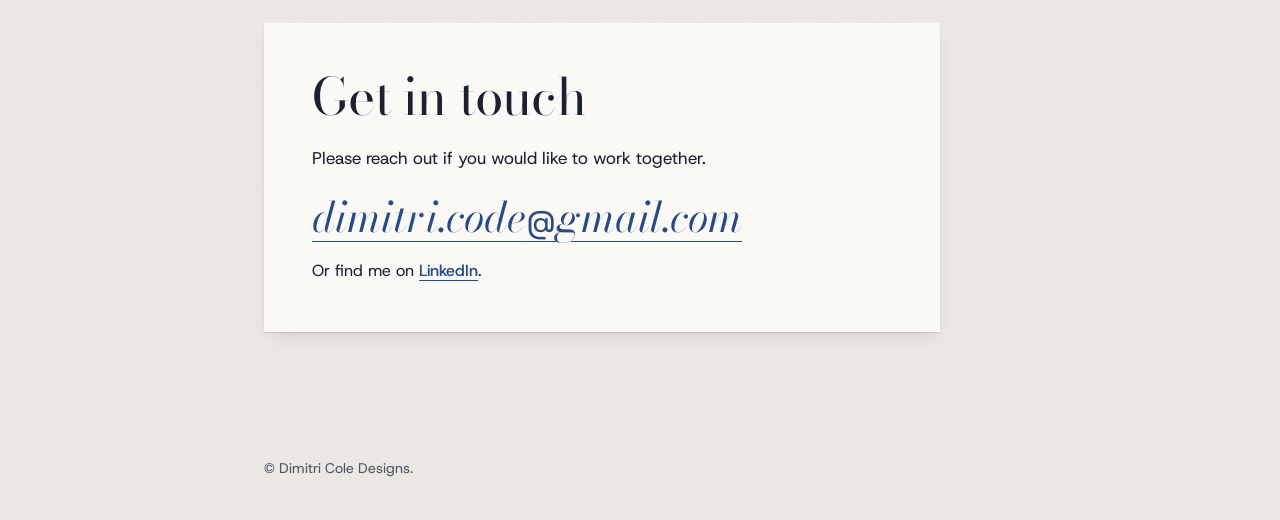
==== commit 9542f739: "About: solutions architect for AI and cloud, after AWS and Ripple Co-Authored-By: Claude Opus 5.5 <n" ====
--- a/index.html
+++ b/index.html
@@ -380,7 +380,7 @@
     <div class="lede">
       <p class="byline">Freelance web design by Dimitri Cole Restaino, New York</p>
       <div class="intro">
-        <p>Hi, I&rsquo;m Dimitri! By day I lead customer solutions at a fintech company. The rest of the time I build smaller passion projects as life allows.</p>
+        <p>Hi, I&rsquo;m Dimitri! I&rsquo;m a solutions architect for AI and cloud, and I run Snowy Ghost, my own app company. The rest of the time I build smaller passion projects as life allows.</p>
         <p>Find some of my most recent work below, and please reach out if you would like to work together!</p>
       </div>
     </div>
@@ -589,7 +589,7 @@
     <div>
       <h2 id="about-h">About</h2>
       <div class="words">
-        <p>I currently work as a Customer Solutions Director at Ripple in New York, where I have the privilege of helping banks and builders bring tokenization and next-generation payments onto the XRP Ledger.</p>
+        <p>I&rsquo;m a solutions architect for AI and cloud in New York. After five years at AWS, I led a team of solutions architects at Ripple. Now I run Snowy Ghost, my own app company, and I&rsquo;m open to applied AI and solutions architecture roles. There&rsquo;s more at <a href="https://dimitricole.com" target="_blank" rel="noopener">dimitricole.com<span class="vh"> (opens in a new tab)</span></a>.</p>
         <p>My favorite things to do are snowboard and travel. I hope to someday retire in the mountains, remotely doing tech strategy consulting, unless there is a powder day&hellip;</p>
       </div>
       <p class="signed"><svg viewBox="0 0 64 52" aria-hidden="true"><use href="#peak"/></svg>Dimitri Cole Restaino, New York</p>
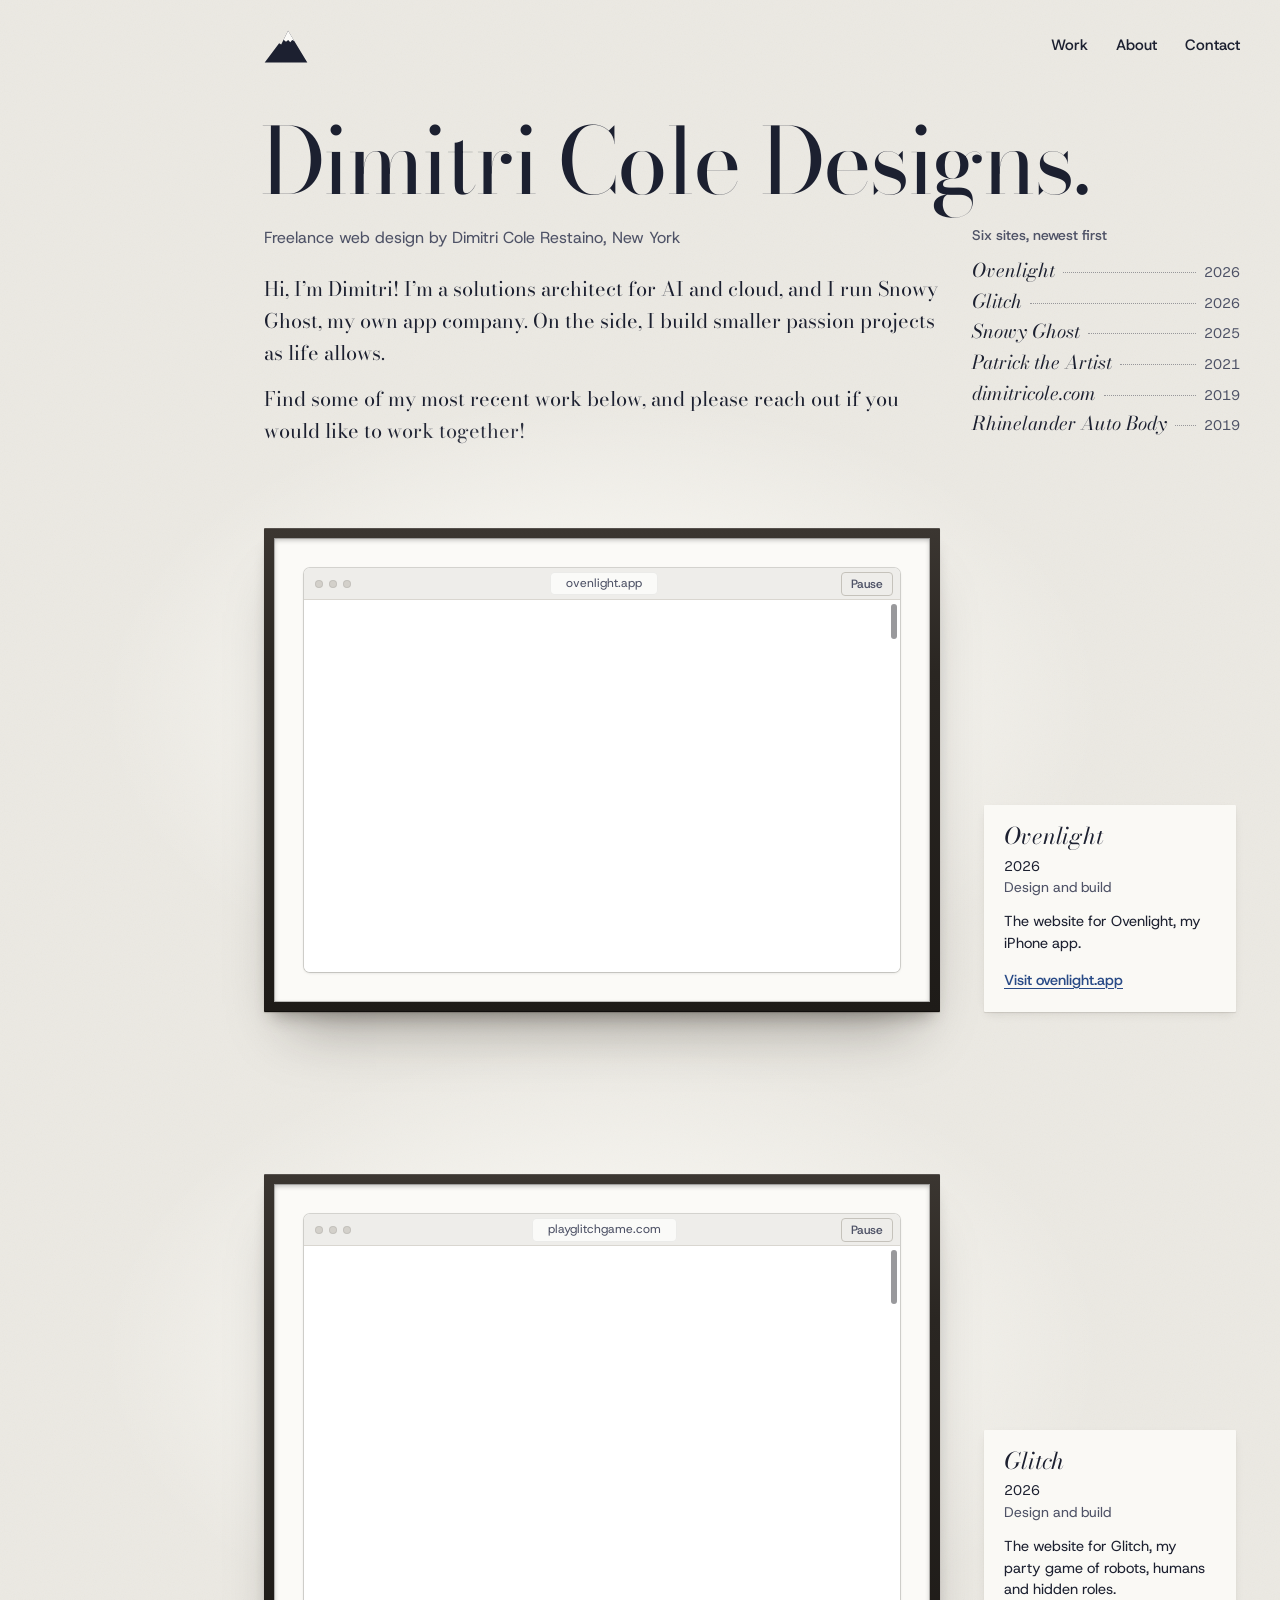
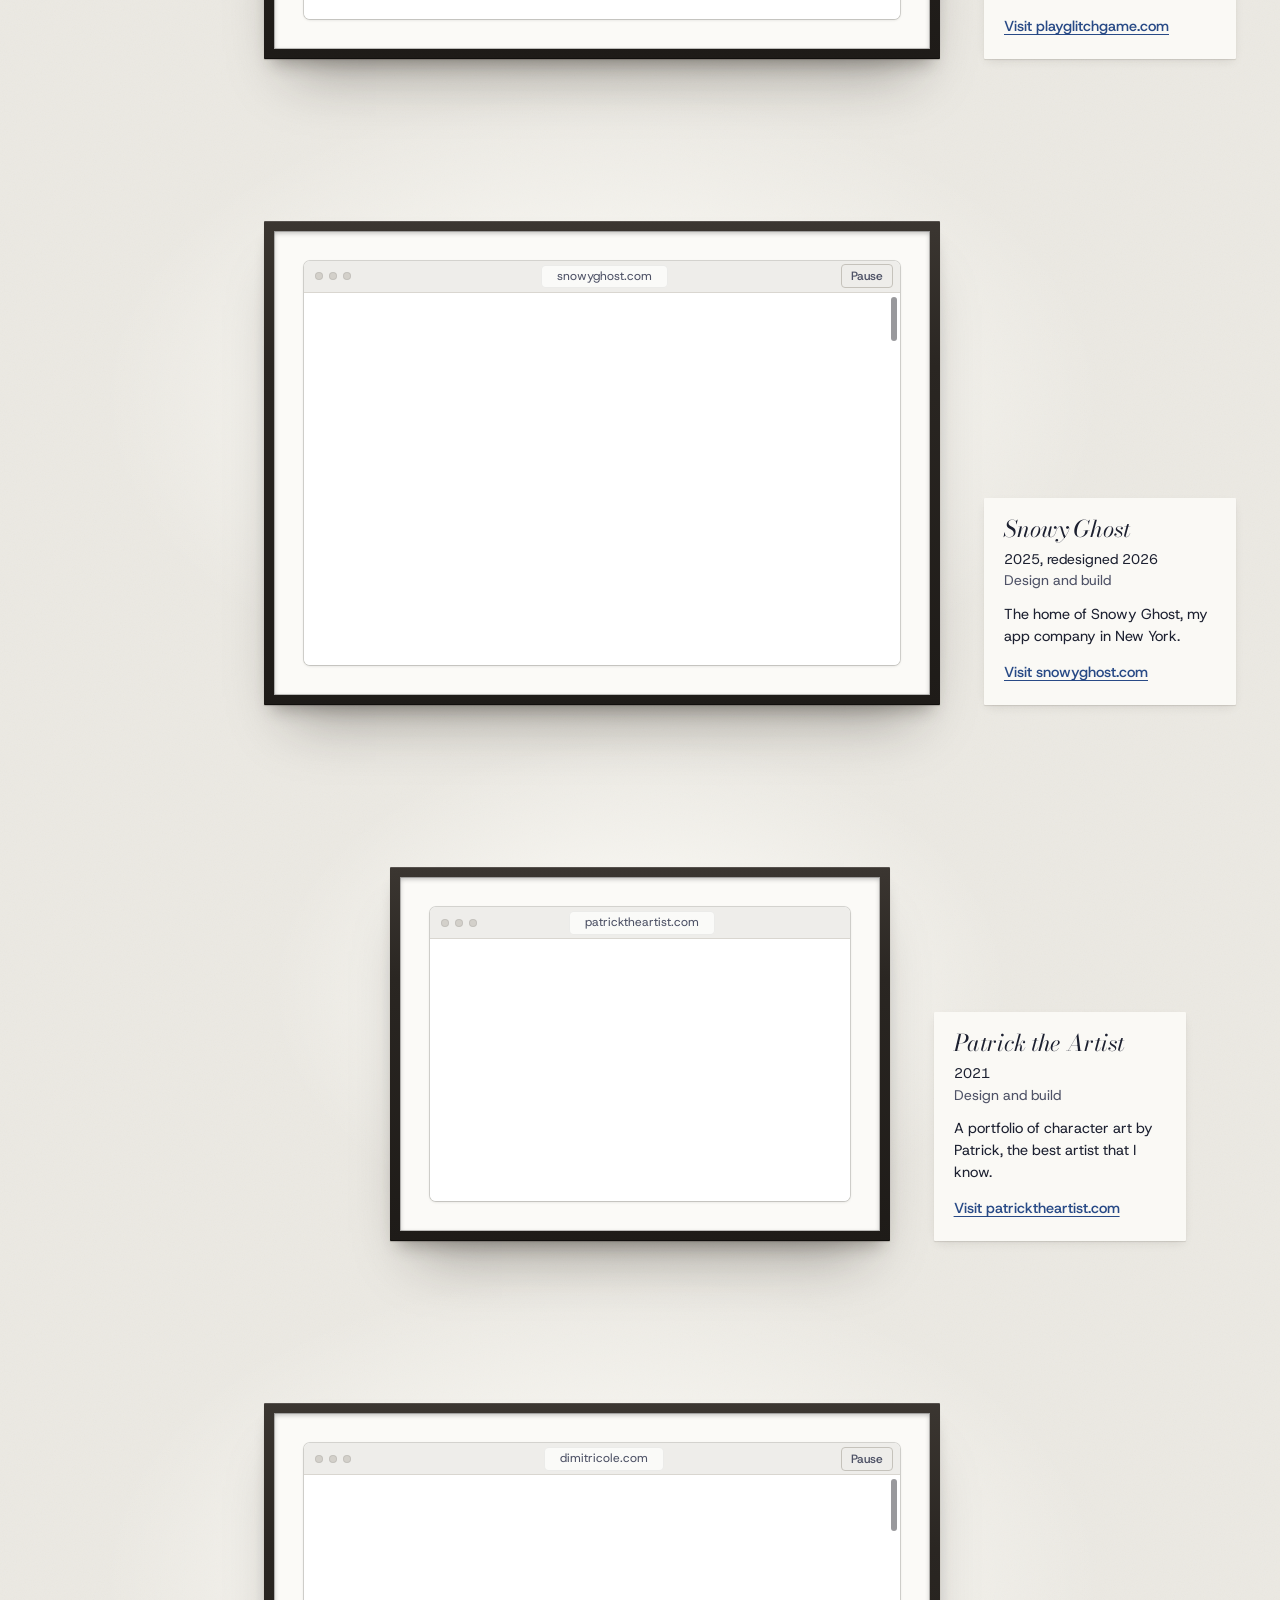
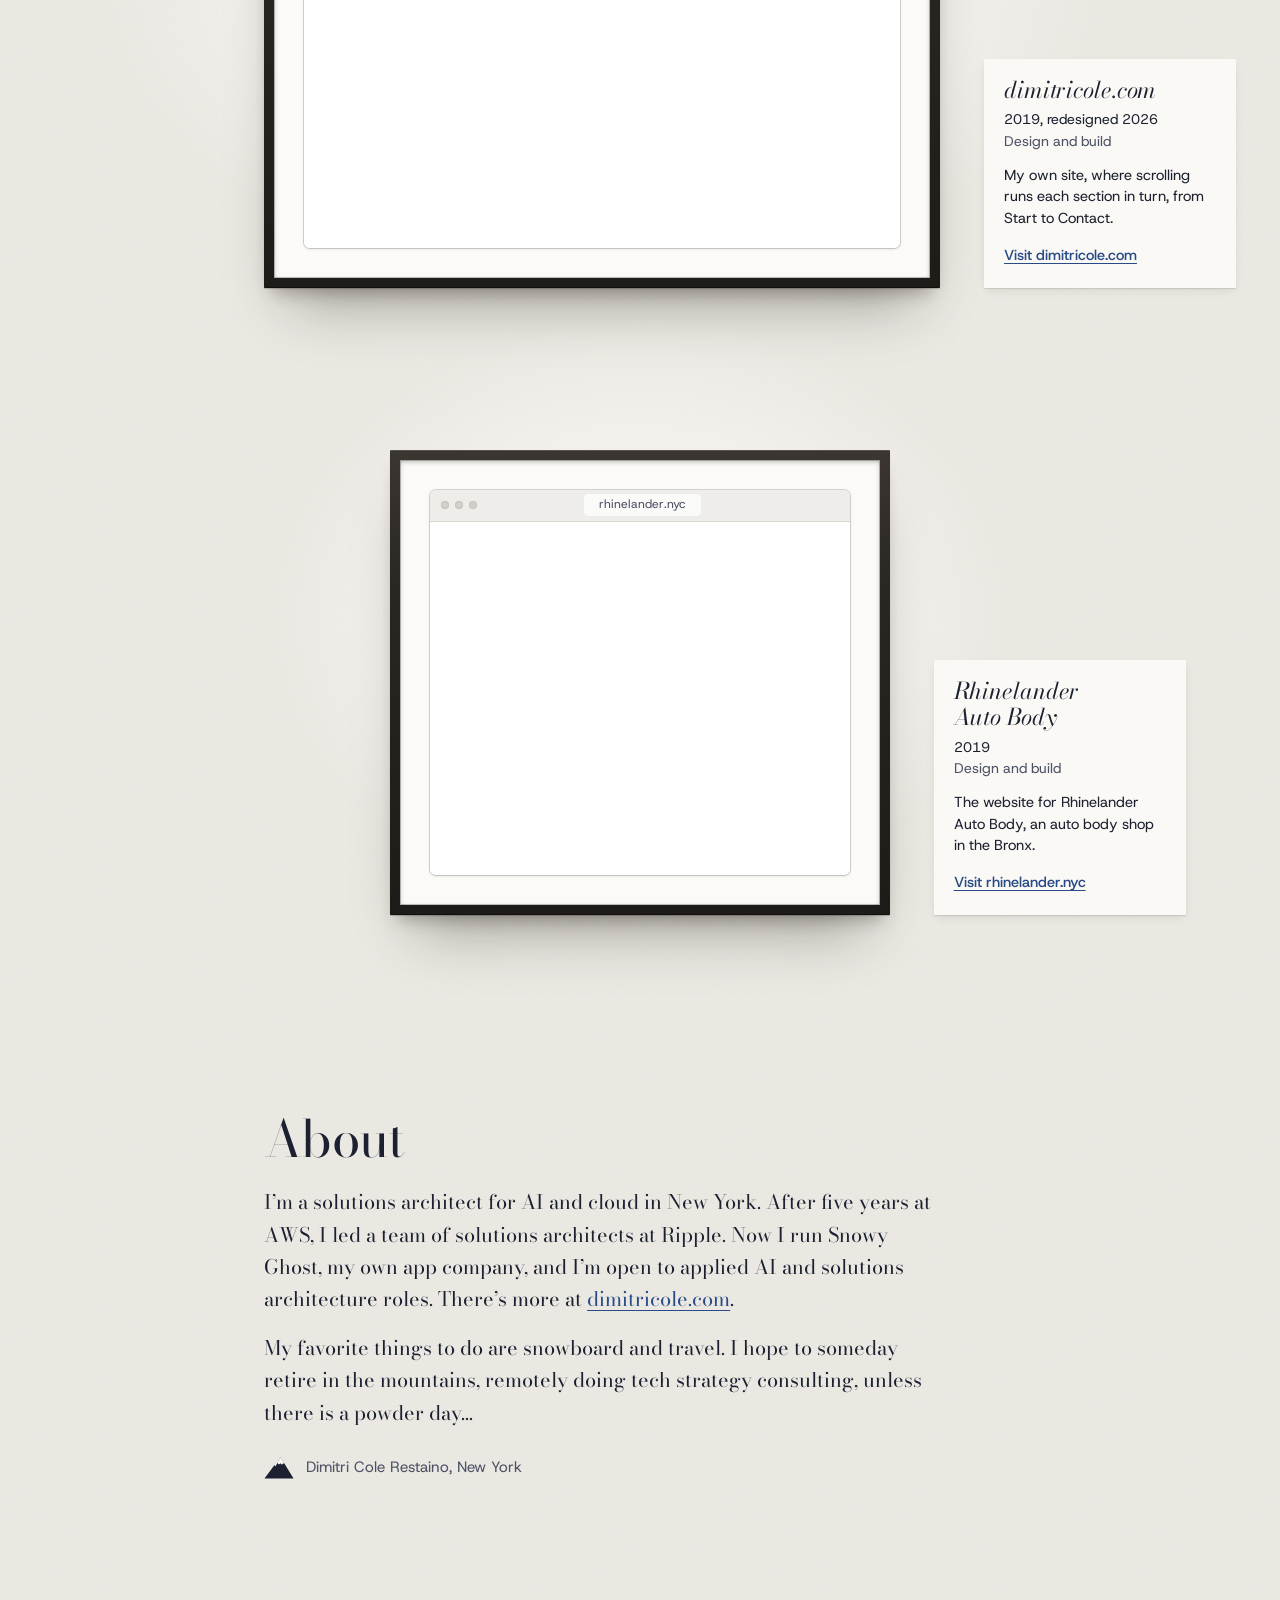
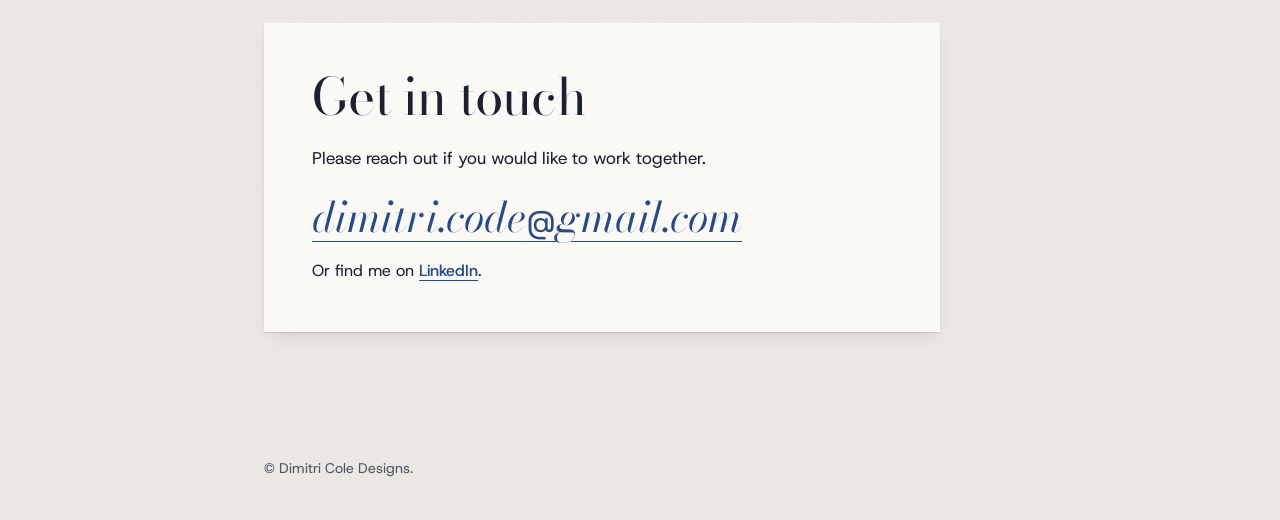
==== commit 44e8f780: "Hang the new dimitricole.com in its frame Fresh captures of the new site at the Exhibition's sizes, " ====
--- a/index.html
+++ b/index.html
@@ -380,7 +380,7 @@
     <div class="lede">
       <p class="byline">Freelance web design by Dimitri Cole Restaino, New York</p>
       <div class="intro">
-        <p>Hi, I&rsquo;m Dimitri! I&rsquo;m a solutions architect for AI and cloud, and I run Snowy Ghost, my own app company. The rest of the time I build smaller passion projects as life allows.</p>
+        <p>Hi, I&rsquo;m Dimitri! I&rsquo;m a solutions architect for AI and cloud, and I run Snowy Ghost, my own app company. On the side, I build smaller passion projects as life allows.</p>
         <p>Find some of my most recent work below, and please reach out if you would like to work together!</p>
       </div>
     </div>
@@ -523,7 +523,7 @@
       </div>
     </article>
 
-    <article class="work hang" id="dimitricole" data-glide style="--d-h: 7944; --d-page: 11571; --m-h: 7597" aria-labelledby="dimitricole-t">
+    <article class="work hang" id="dimitricole" data-glide style="--d-h: 5961; --d-page: 5961; --m-h: 8059" aria-labelledby="dimitricole-t">
       <div class="piece">
         <div class="frame"><div class="mat"><div class="window">
           <div class="bar">
@@ -536,7 +536,7 @@
               <source media="(max-width: 640px)" type="image/avif" srcset="images/work/dimitricole-mobile.avif">
               <source media="(max-width: 640px)" srcset="images/work/dimitricole-mobile.jpg">
               <source type="image/avif" srcset="images/work/dimitricole-desktop.avif">
-              <img src="images/work/dimitricole-desktop.jpg" width="1344" height="7944" alt="Dimitri's own site: his name in a tall serif and his portrait under a starry night sky, with his career below." loading="lazy" decoding="async">
+              <img src="images/work/dimitricole-desktop.jpg" width="1344" height="5961" alt="Dimitri's own site: his portrait at the root of a graph of the page's sections, with Snowy Ghost's apps and his career below." loading="lazy" decoding="async">
             </picture>
             <a class="enter" href="https://dimitricole.com" target="_blank" rel="noopener" tabindex="-1" aria-hidden="true"></a>
             <span class="track" aria-hidden="true"><span class="thumb"></span></span>
@@ -548,7 +548,7 @@
           <h3 id="dimitricole-t">dimitricole.com</h3>
           <p class="when">2019, redesigned 2026</p>
           <p class="medium">Design and build</p>
-          <p class="desc">My own site, where my career reads as a descent from a night summit to a daylight trailhead.</p>
+          <p class="desc">My own site, where scrolling runs each section in turn, from Start to Contact.</p>
           <a class="visit" href="https://dimitricole.com" target="_blank" rel="noopener">Visit dimitricole.com<span class="vh"> (opens in a new tab)</span></a>
         </div>
       </div>
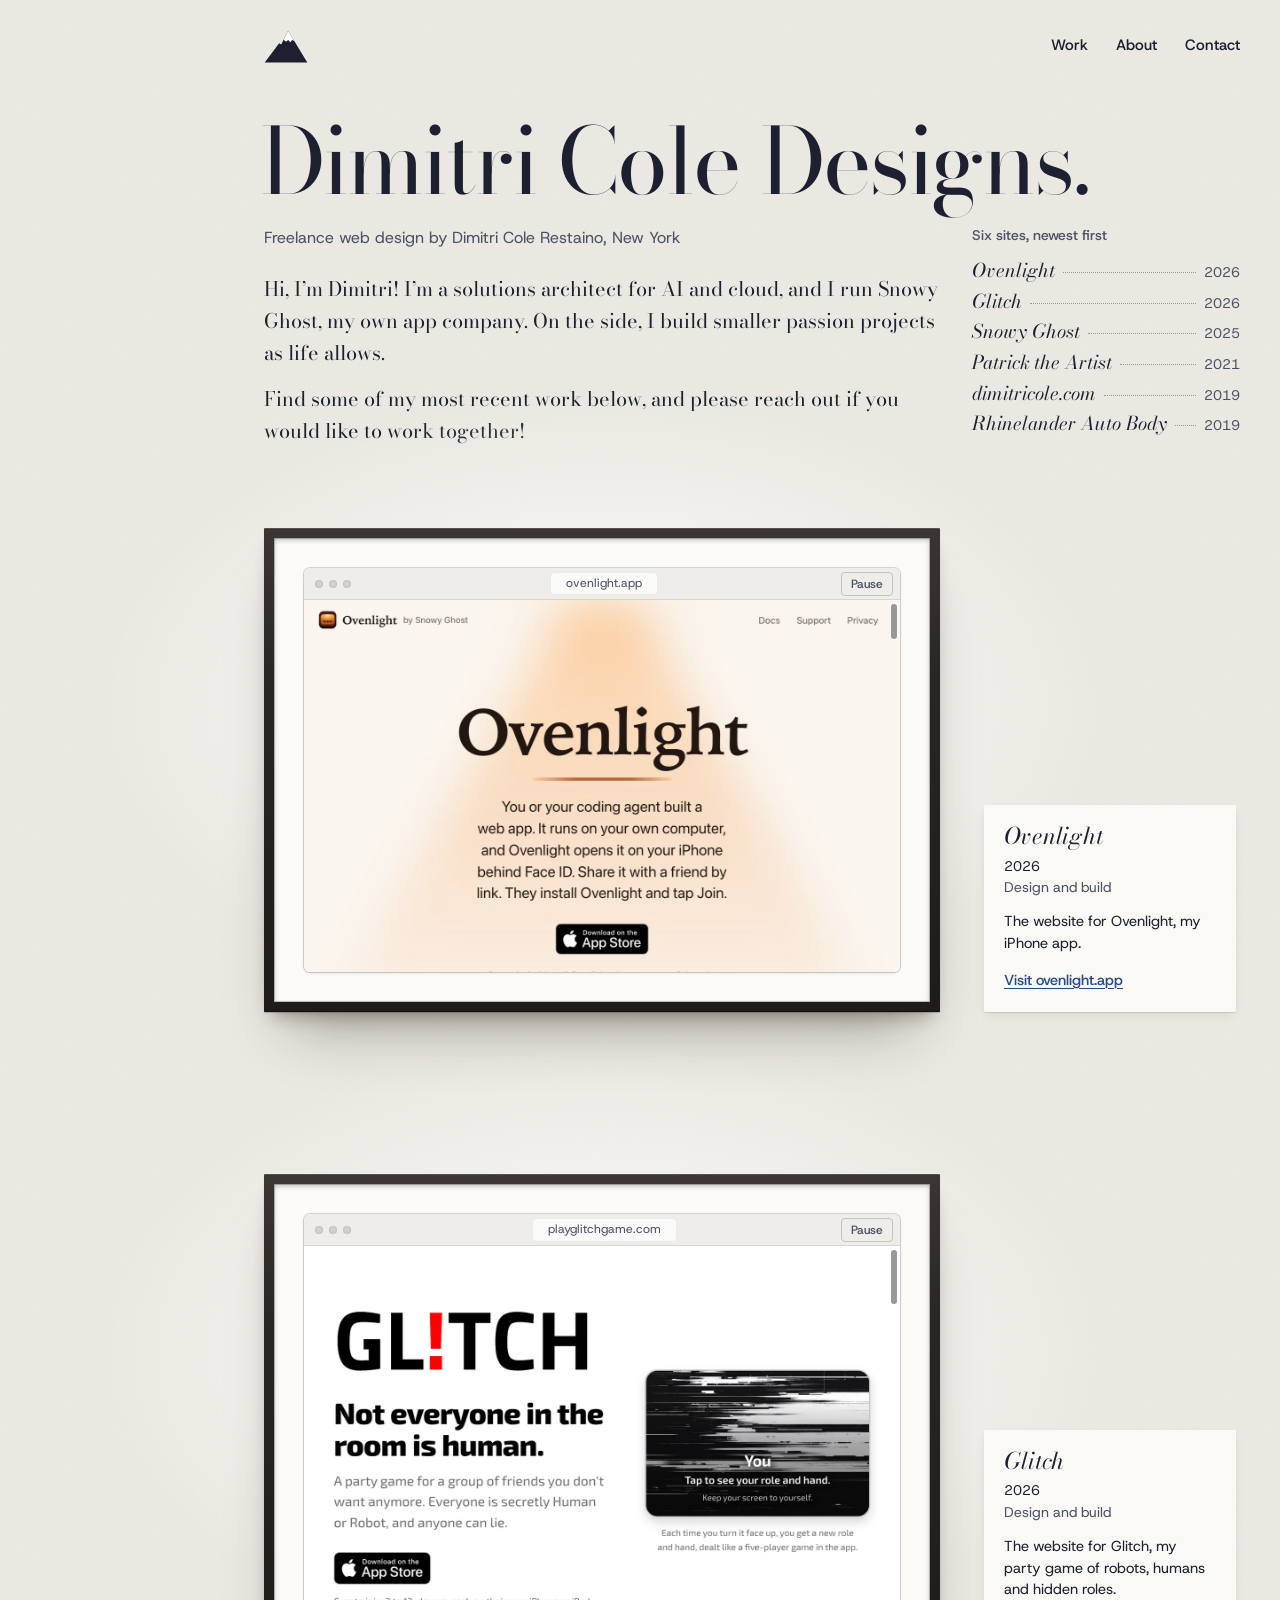
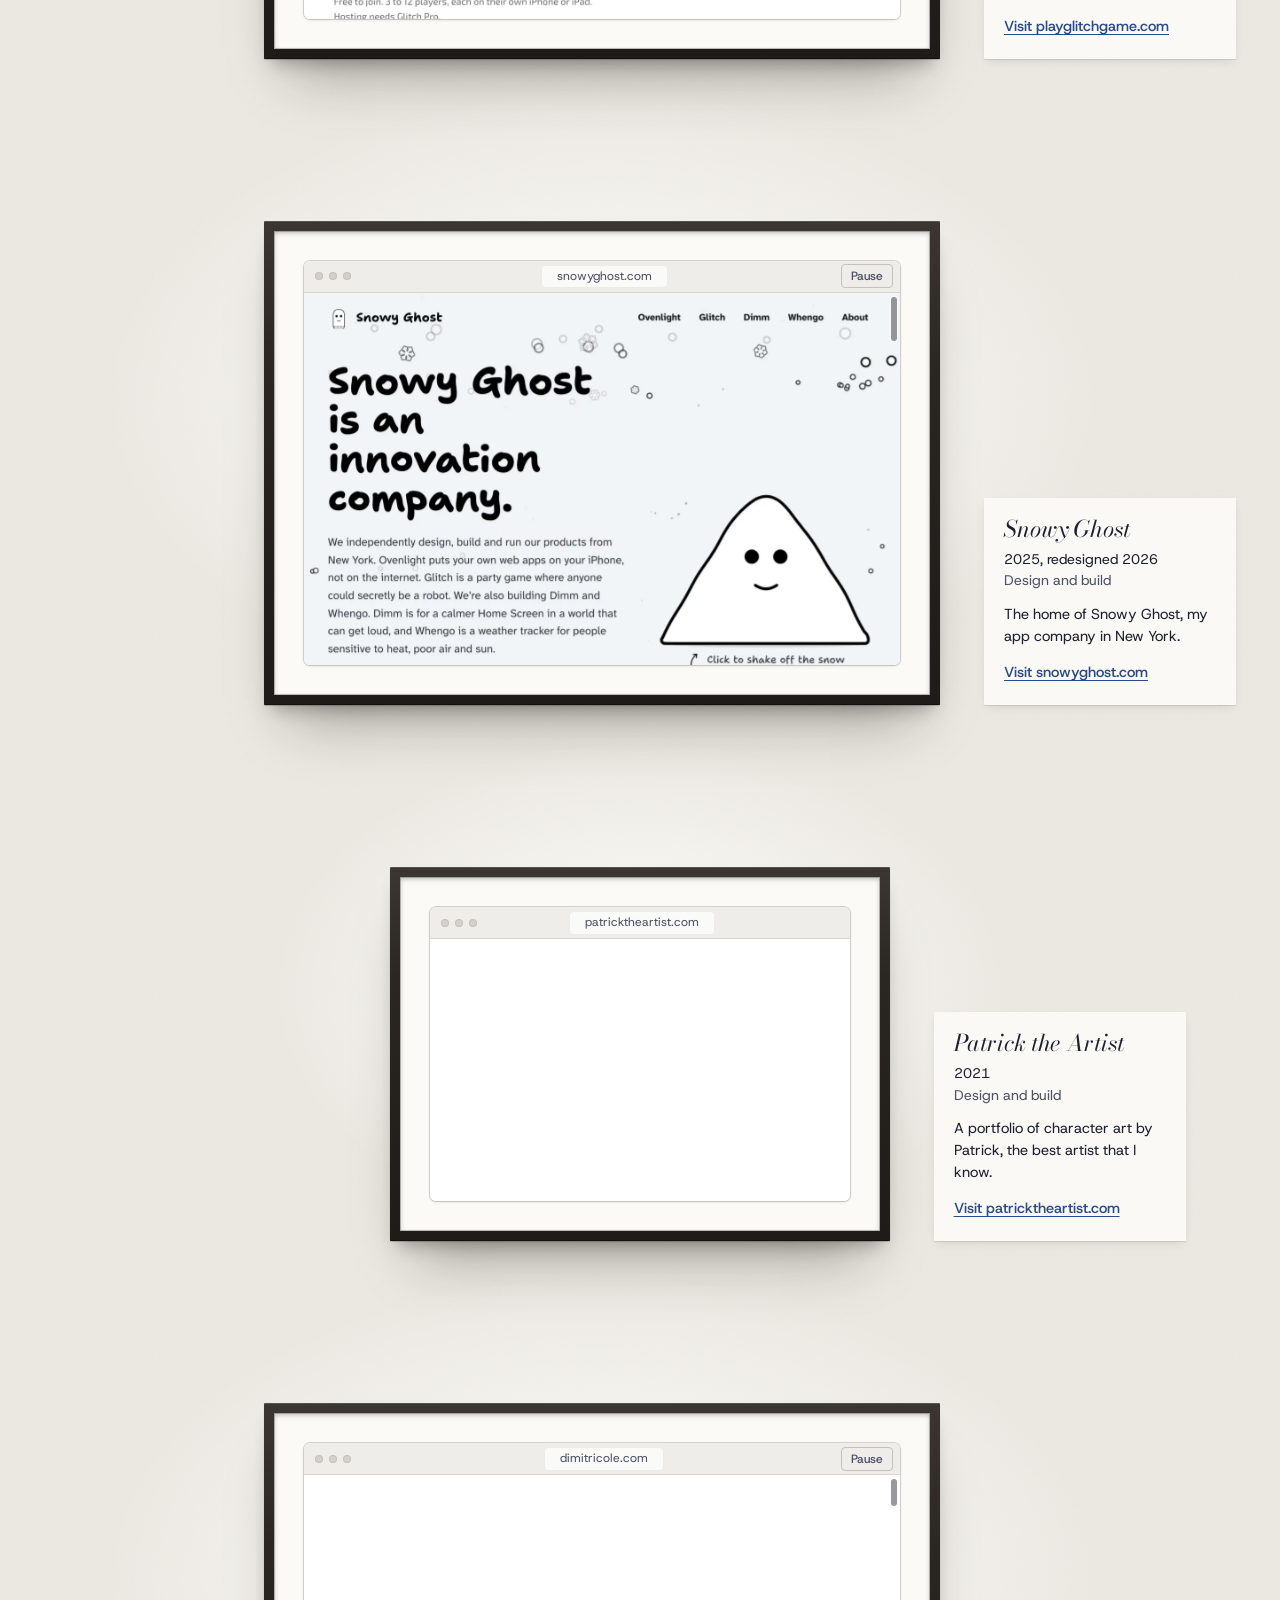
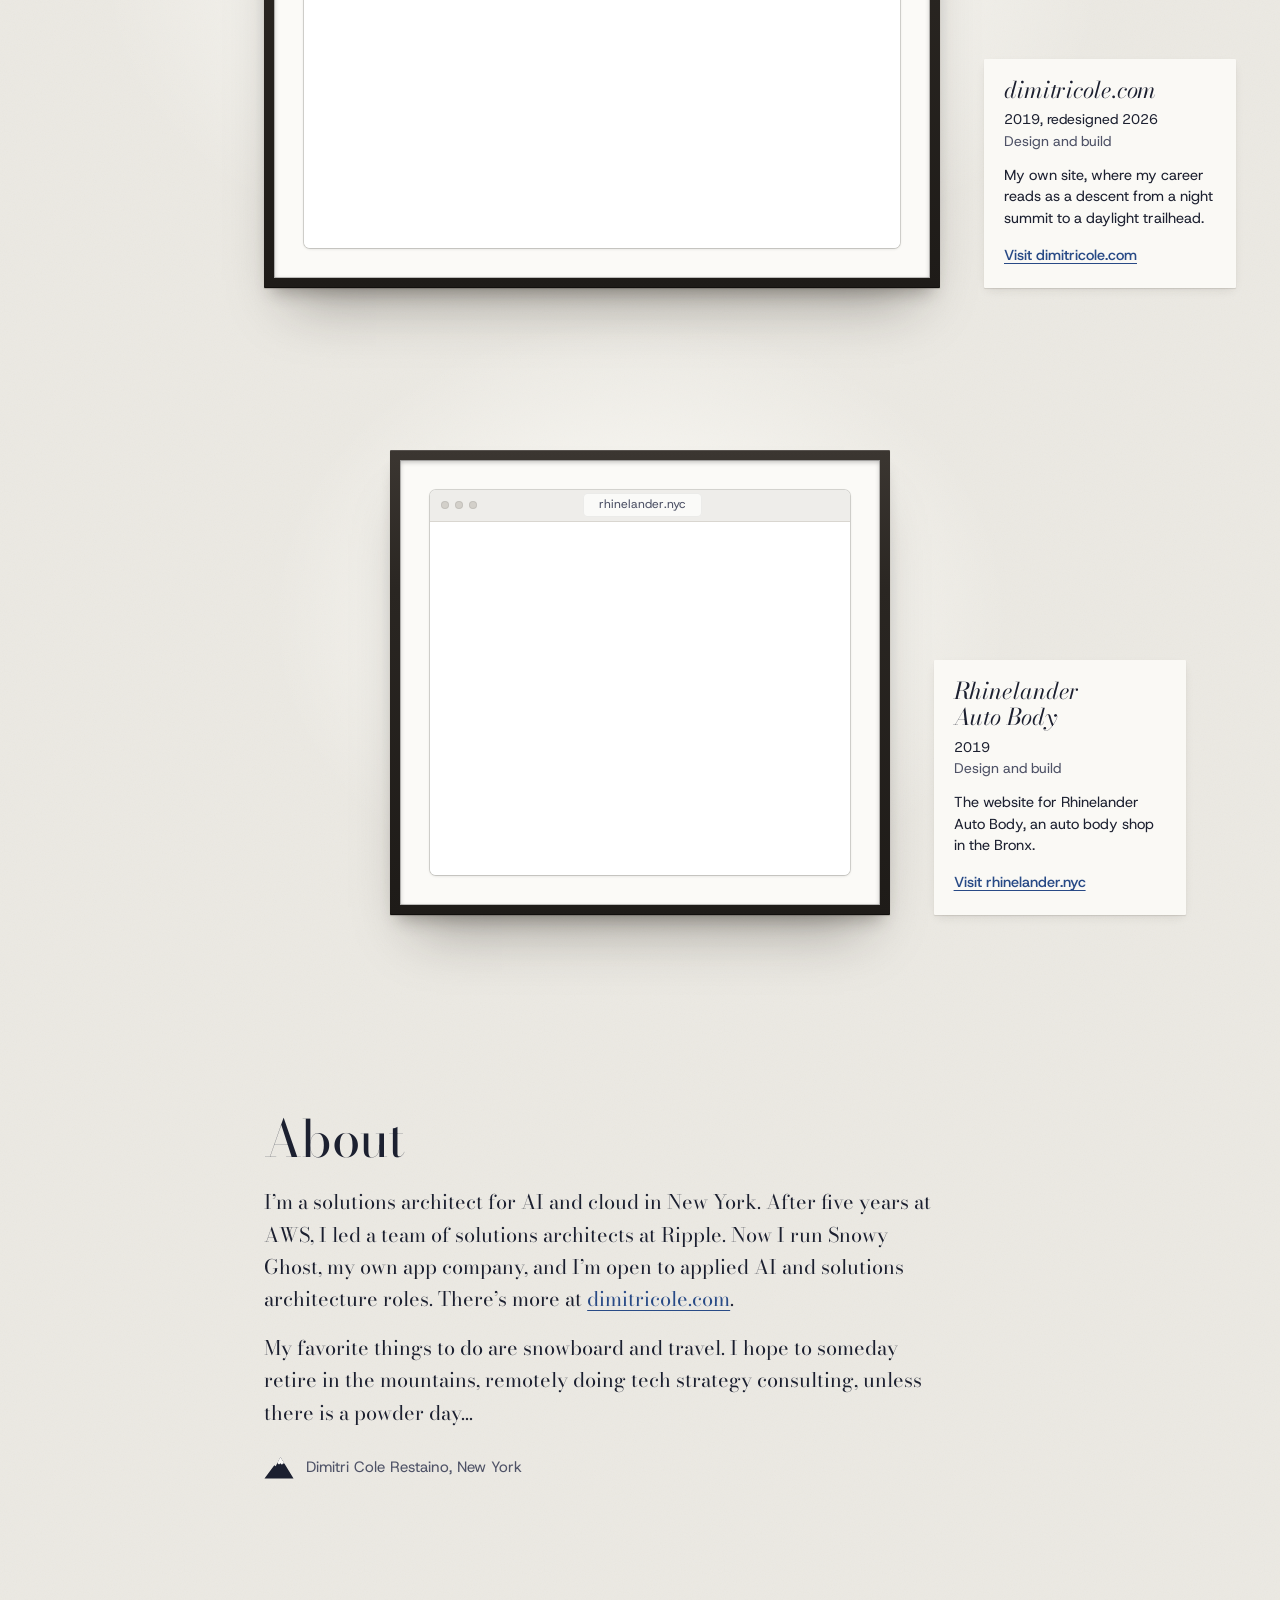
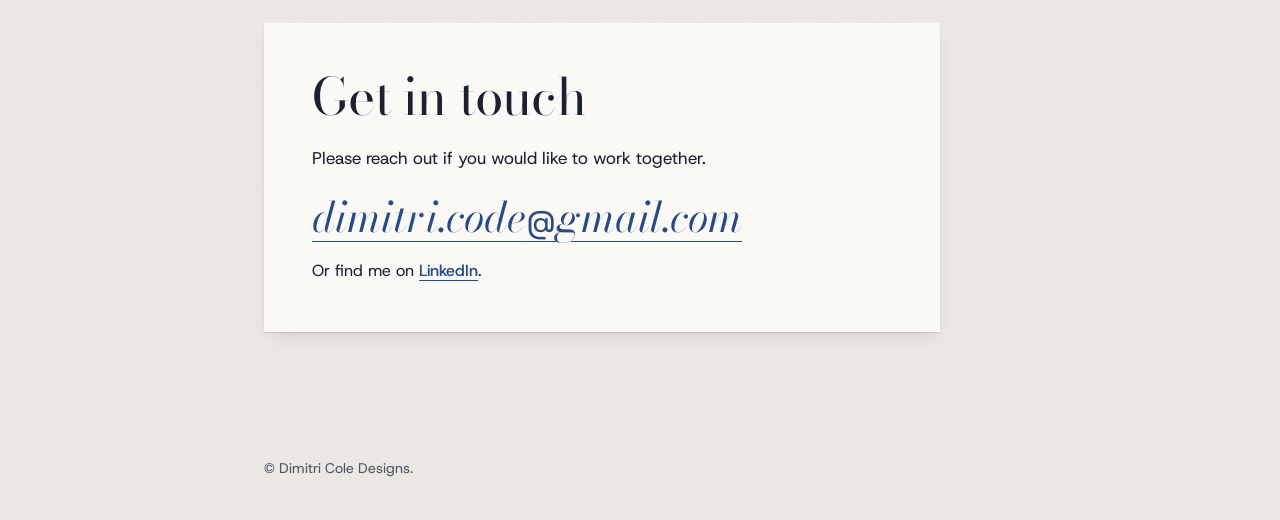
==== commit ac2f185e: "About: drop the leftover "rest of the time" Co-Authored-By: Claude Opus 5.5 <noreply@anthropic.com> " ====
--- a/index.html
+++ b/index.html
@@ -523,7 +523,7 @@
       </div>
     </article>
 
-    <article class="work hang" id="dimitricole" data-glide style="--d-h: 5961; --d-page: 5961; --m-h: 8059" aria-labelledby="dimitricole-t">
+    <article class="work hang" id="dimitricole" data-glide style="--d-h: 7944; --d-page: 11571; --m-h: 7597" aria-labelledby="dimitricole-t">
       <div class="piece">
         <div class="frame"><div class="mat"><div class="window">
           <div class="bar">
@@ -536,7 +536,7 @@
               <source media="(max-width: 640px)" type="image/avif" srcset="images/work/dimitricole-mobile.avif">
               <source media="(max-width: 640px)" srcset="images/work/dimitricole-mobile.jpg">
               <source type="image/avif" srcset="images/work/dimitricole-desktop.avif">
-              <img src="images/work/dimitricole-desktop.jpg" width="1344" height="5961" alt="Dimitri's own site: his portrait at the root of a graph of the page's sections, with Snowy Ghost's apps and his career below." loading="lazy" decoding="async">
+              <img src="images/work/dimitricole-desktop.jpg" width="1344" height="7944" alt="Dimitri's own site: his name in a tall serif and his portrait under a starry night sky, with his career below." loading="lazy" decoding="async">
             </picture>
             <a class="enter" href="https://dimitricole.com" target="_blank" rel="noopener" tabindex="-1" aria-hidden="true"></a>
             <span class="track" aria-hidden="true"><span class="thumb"></span></span>
@@ -548,7 +548,7 @@
           <h3 id="dimitricole-t">dimitricole.com</h3>
           <p class="when">2019, redesigned 2026</p>
           <p class="medium">Design and build</p>
-          <p class="desc">My own site, where scrolling runs each section in turn, from Start to Contact.</p>
+          <p class="desc">My own site, where my career reads as a descent from a night summit to a daylight trailhead.</p>
           <a class="visit" href="https://dimitricole.com" target="_blank" rel="noopener">Visit dimitricole.com<span class="vh"> (opens in a new tab)</span></a>
         </div>
       </div>
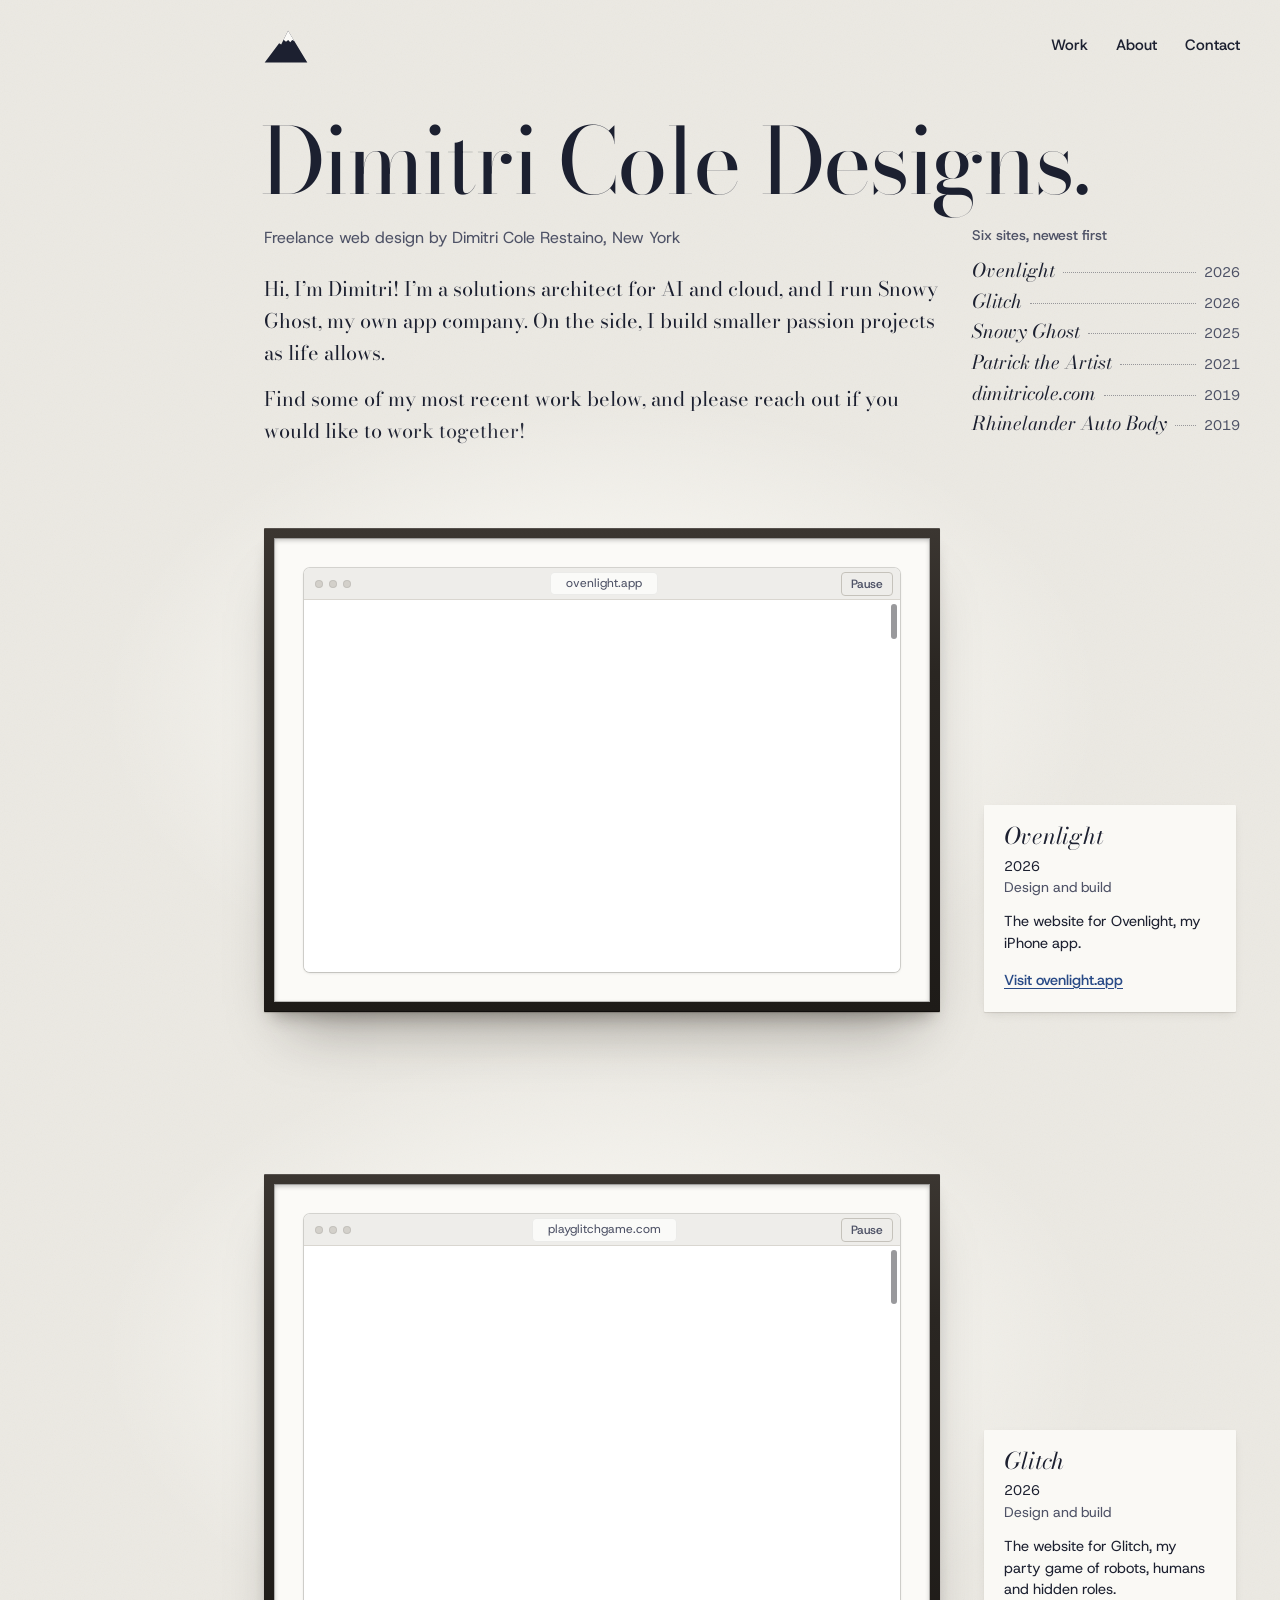
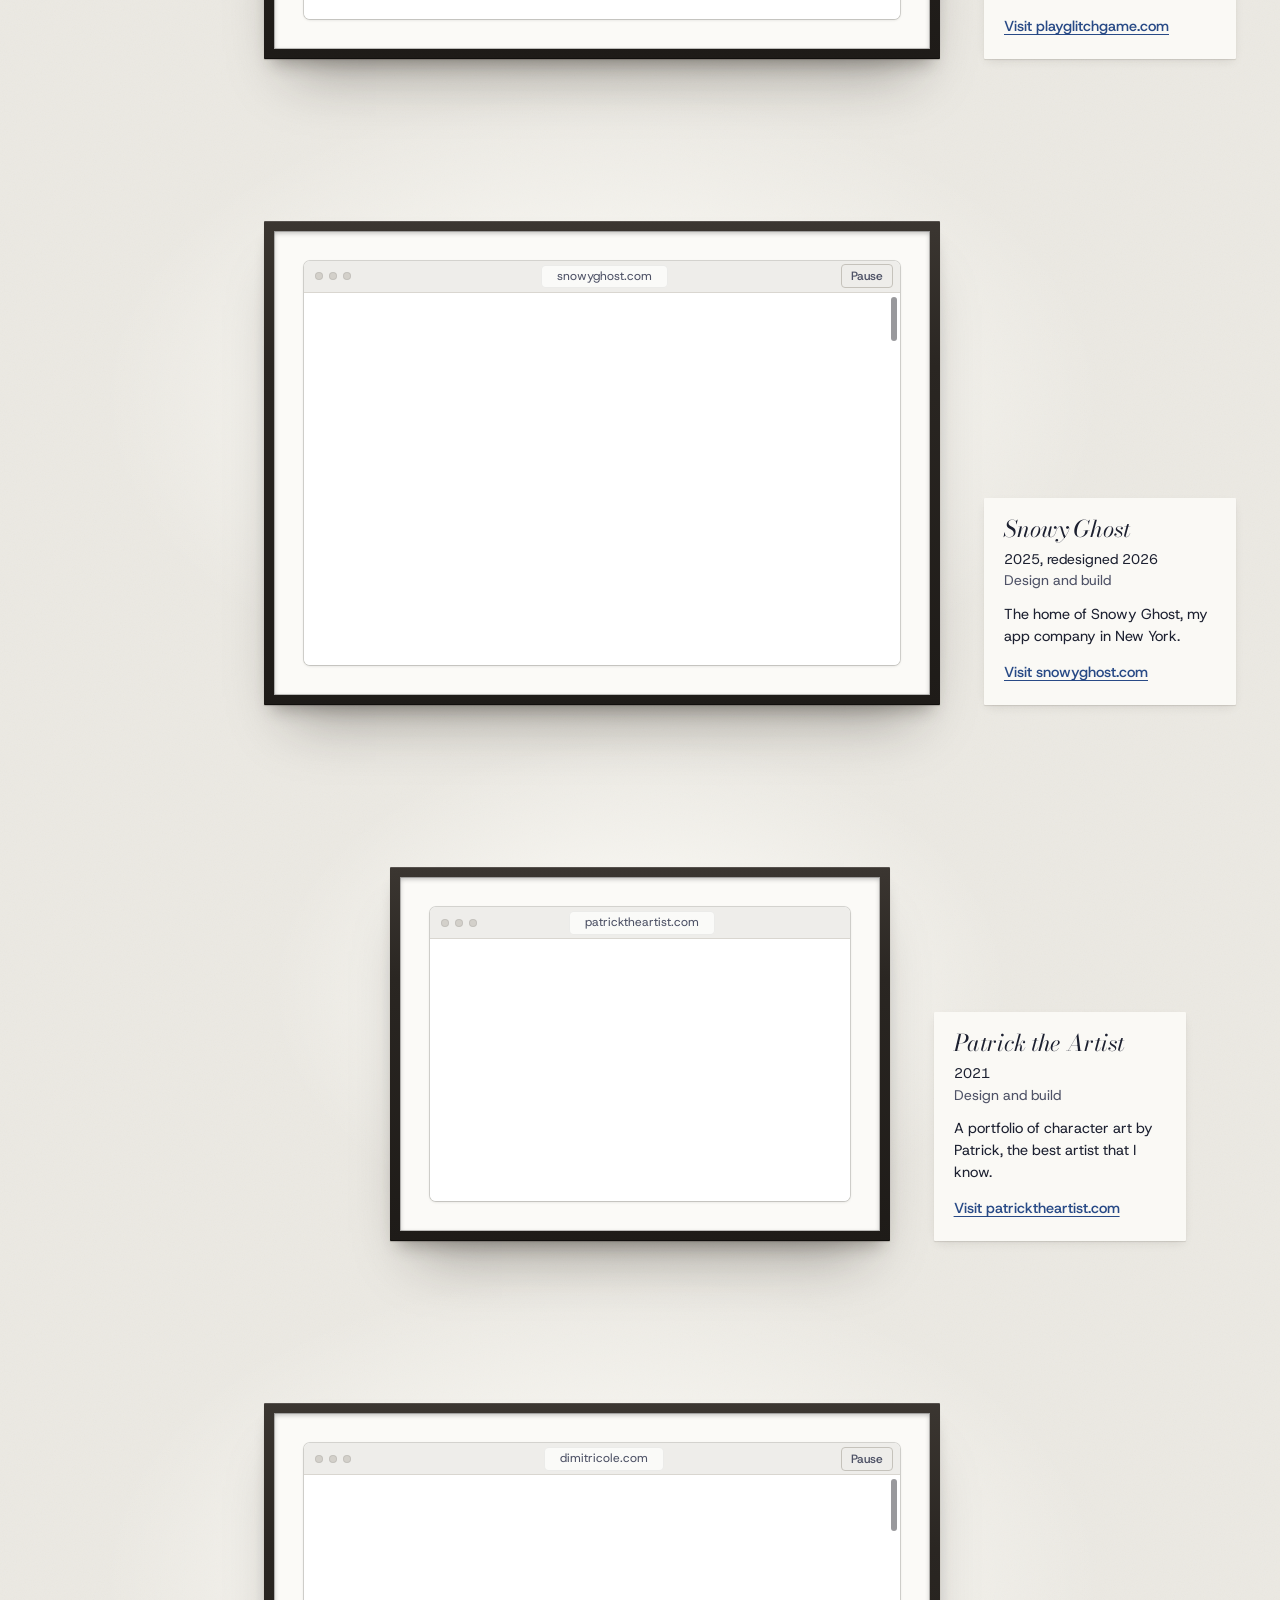
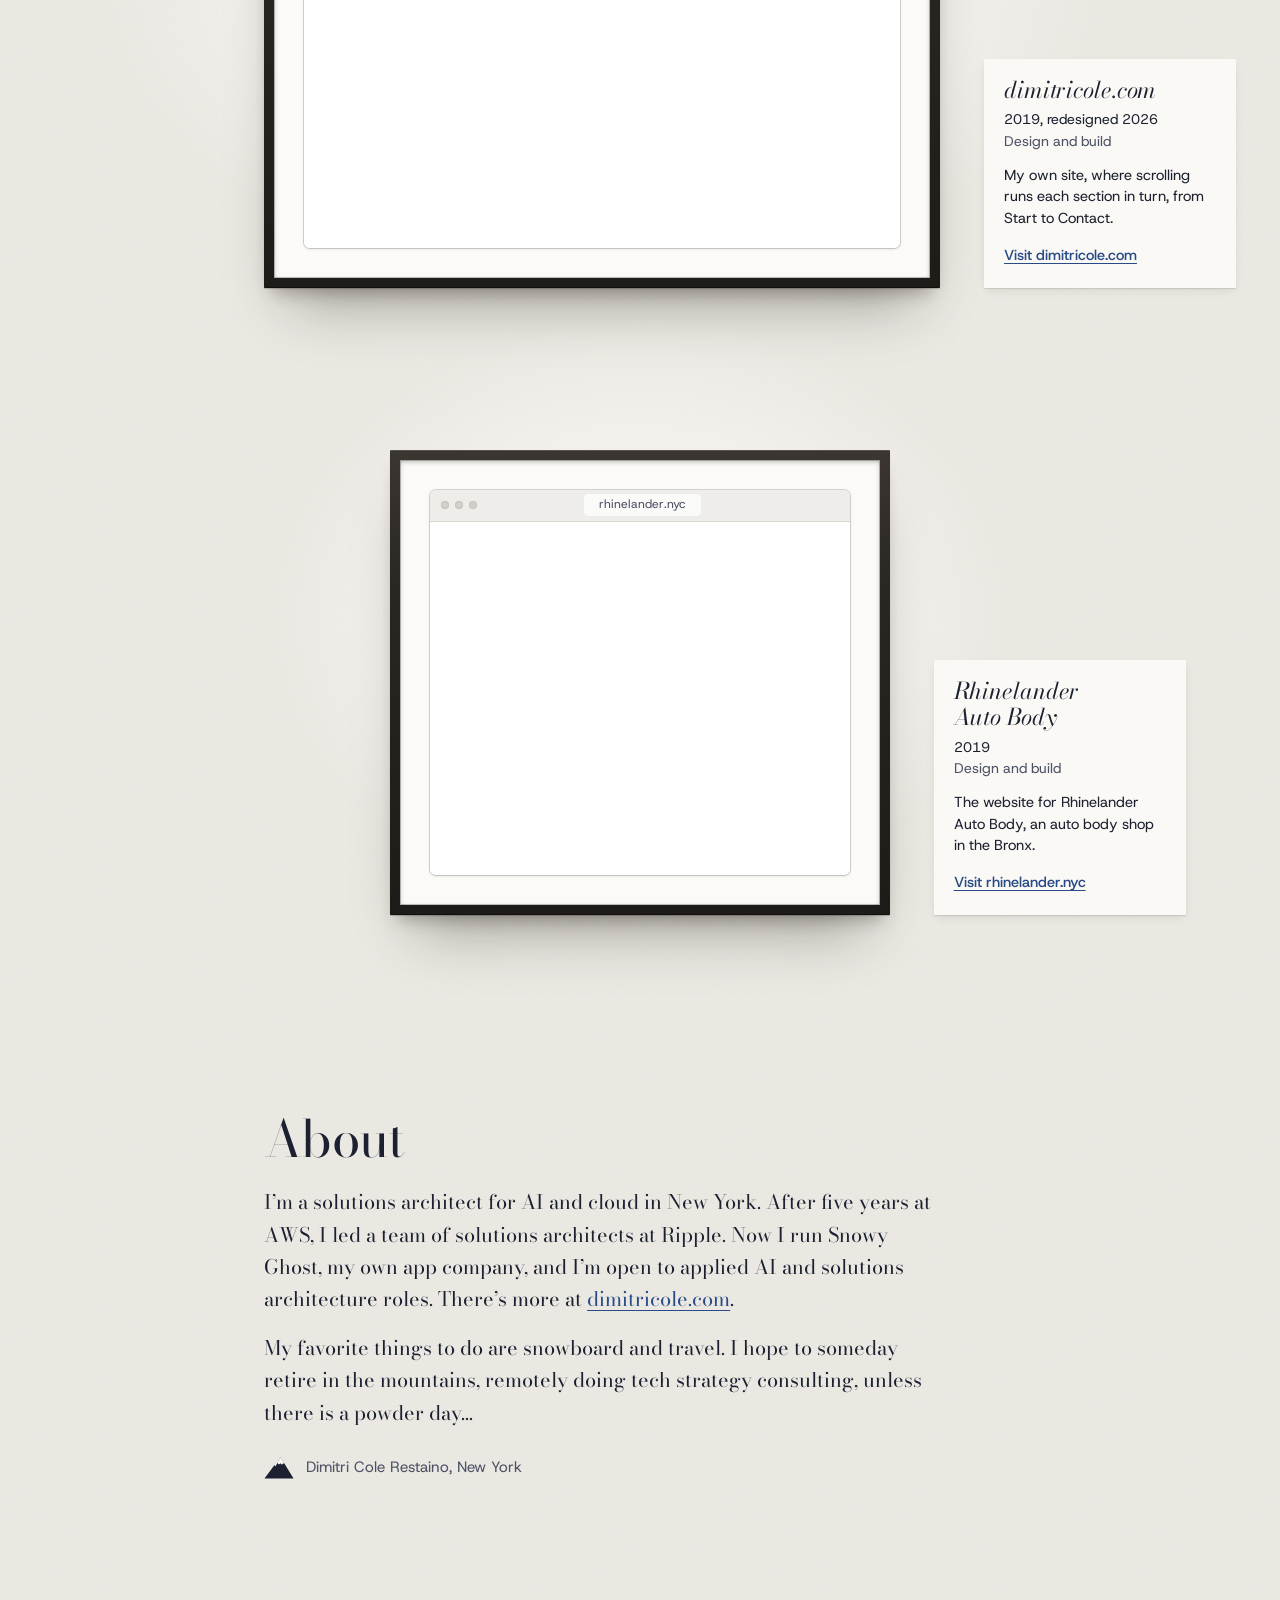
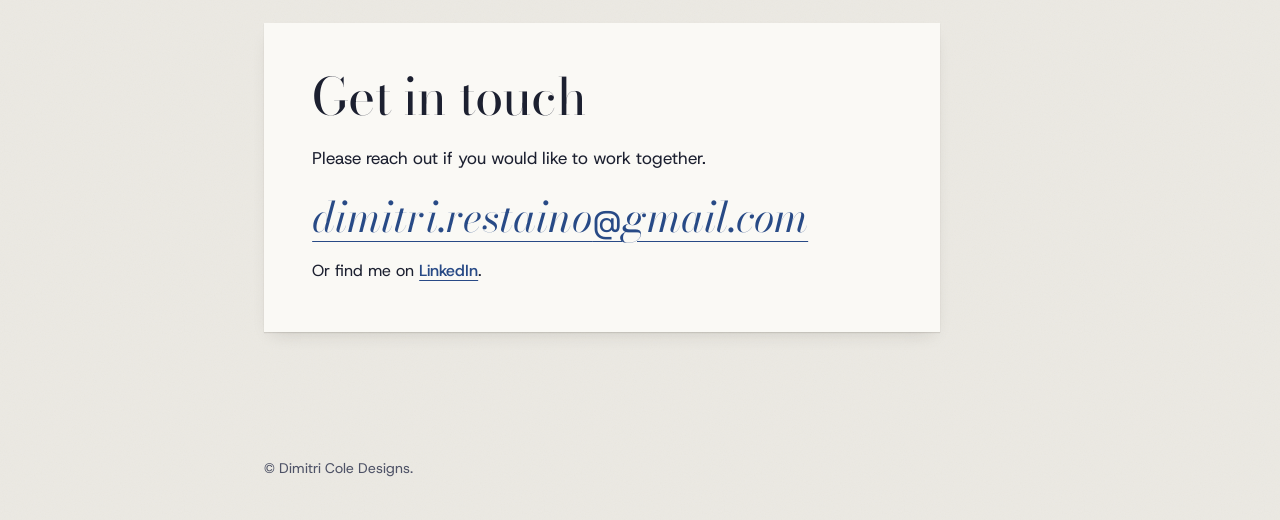
==== commit 2814fd52: "Use dimitri.restaino@gmail.com Co-Authored-By: Claude Opus 5.5 <noreply@anthropic.com> Claude-Sessio" ====
--- a/index.html
+++ b/index.html
@@ -523,7 +523,7 @@
       </div>
     </article>
 
-    <article class="work hang" id="dimitricole" data-glide style="--d-h: 7944; --d-page: 11571; --m-h: 7597" aria-labelledby="dimitricole-t">
+    <article class="work hang" id="dimitricole" data-glide style="--d-h: 5961; --d-page: 5961; --m-h: 8059" aria-labelledby="dimitricole-t">
       <div class="piece">
         <div class="frame"><div class="mat"><div class="window">
           <div class="bar">
@@ -536,7 +536,7 @@
               <source media="(max-width: 640px)" type="image/avif" srcset="images/work/dimitricole-mobile.avif">
               <source media="(max-width: 640px)" srcset="images/work/dimitricole-mobile.jpg">
               <source type="image/avif" srcset="images/work/dimitricole-desktop.avif">
-              <img src="images/work/dimitricole-desktop.jpg" width="1344" height="7944" alt="Dimitri's own site: his name in a tall serif and his portrait under a starry night sky, with his career below." loading="lazy" decoding="async">
+              <img src="images/work/dimitricole-desktop.jpg" width="1344" height="5961" alt="Dimitri's own site: his portrait at the root of a graph of the page's sections, with Snowy Ghost's apps and his career below." loading="lazy" decoding="async">
             </picture>
             <a class="enter" href="https://dimitricole.com" target="_blank" rel="noopener" tabindex="-1" aria-hidden="true"></a>
             <span class="track" aria-hidden="true"><span class="thumb"></span></span>
@@ -548,7 +548,7 @@
           <h3 id="dimitricole-t">dimitricole.com</h3>
           <p class="when">2019, redesigned 2026</p>
           <p class="medium">Design and build</p>
-          <p class="desc">My own site, where my career reads as a descent from a night summit to a daylight trailhead.</p>
+          <p class="desc">My own site, where scrolling runs each section in turn, from Start to Contact.</p>
           <a class="visit" href="https://dimitricole.com" target="_blank" rel="noopener">Visit dimitricole.com<span class="vh"> (opens in a new tab)</span></a>
         </div>
       </div>
@@ -600,7 +600,7 @@
     <div class="counter">
       <h2 id="contact-h">Get in touch</h2>
       <p>Please reach out if you would like to work together.</p>
-      <a class="mail" href="mailto:dimitri.code@gmail.com">dimitri.code<wbr><span class="at">@</span>gmail.com</a>
+      <a class="mail" href="mailto:dimitri.restaino@gmail.com">dimitri.restaino<wbr><span class="at">@</span>gmail.com</a>
       <p class="elsewhere">Or find me on <a href="https://www.linkedin.com/in/dimitricole/" target="_blank" rel="noopener">LinkedIn<span class="vh"> (opens in a new tab)</span></a>.</p>
     </div>
   </section>
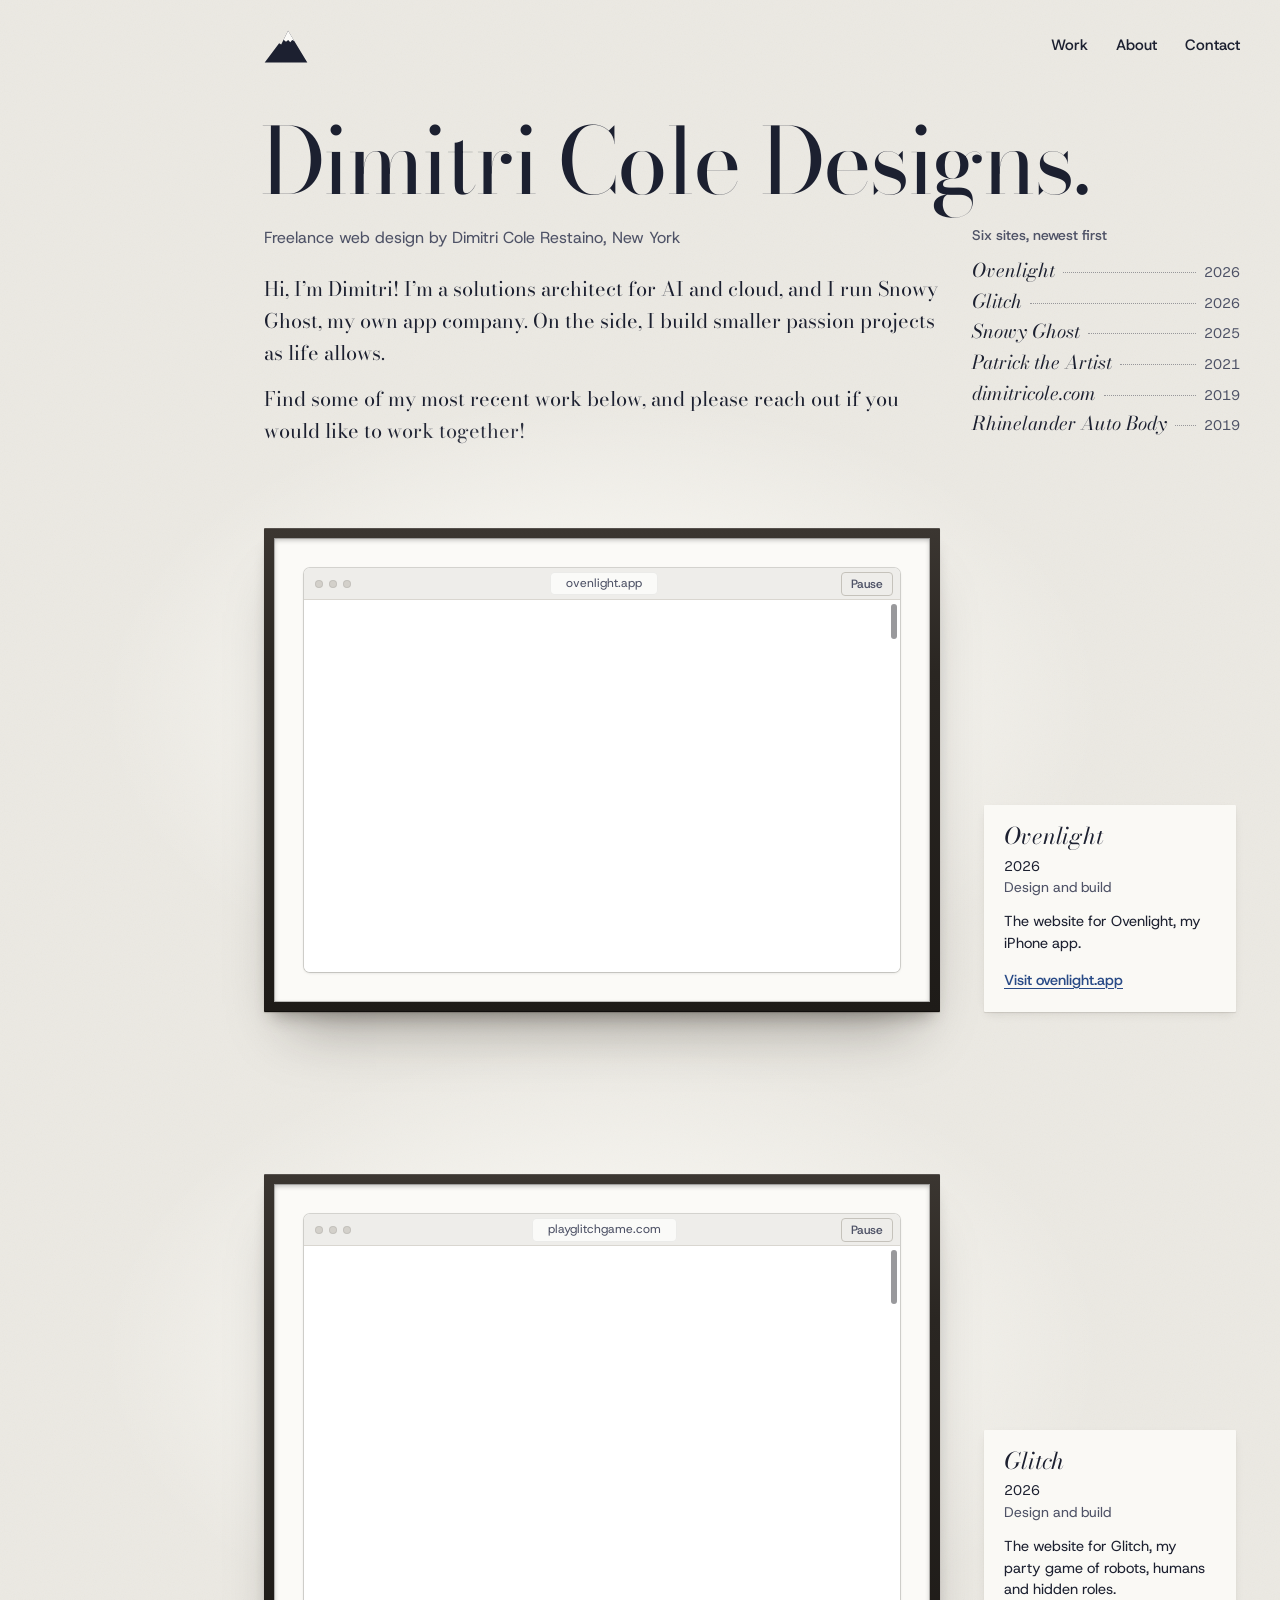
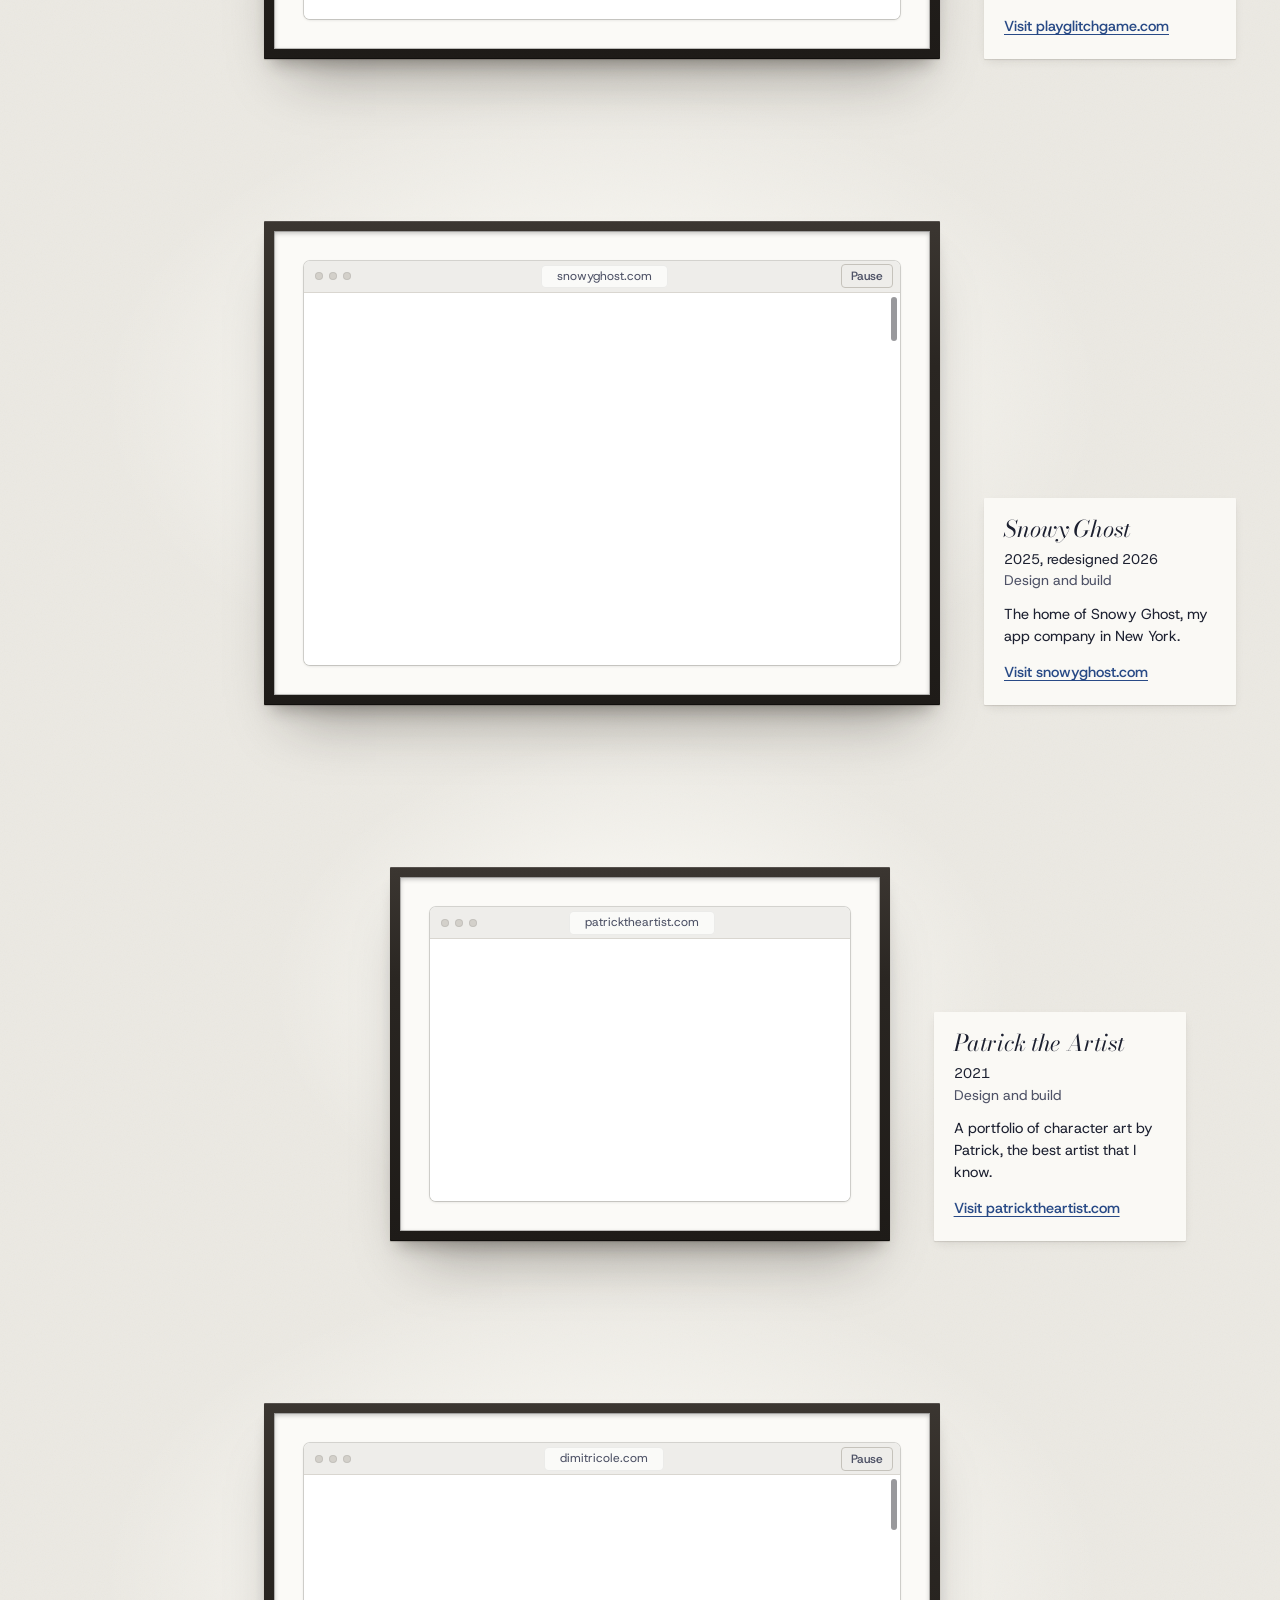
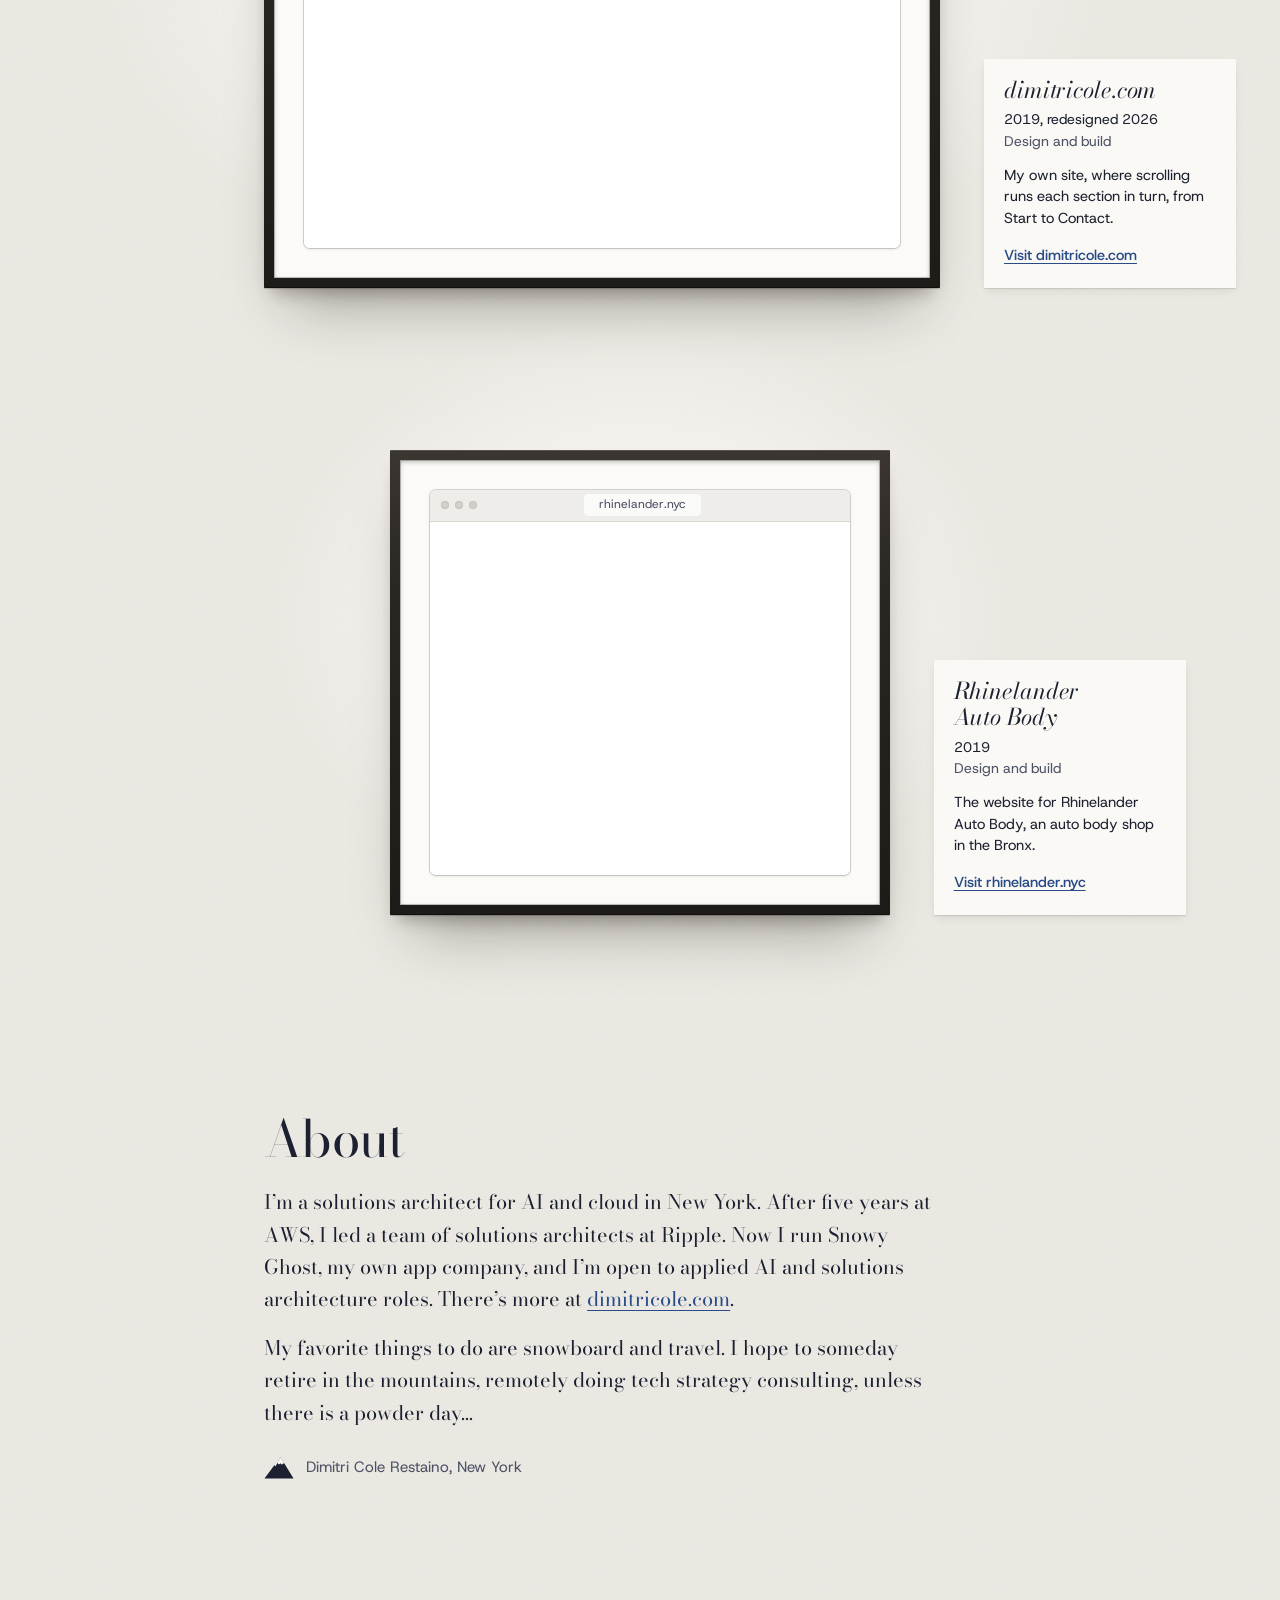
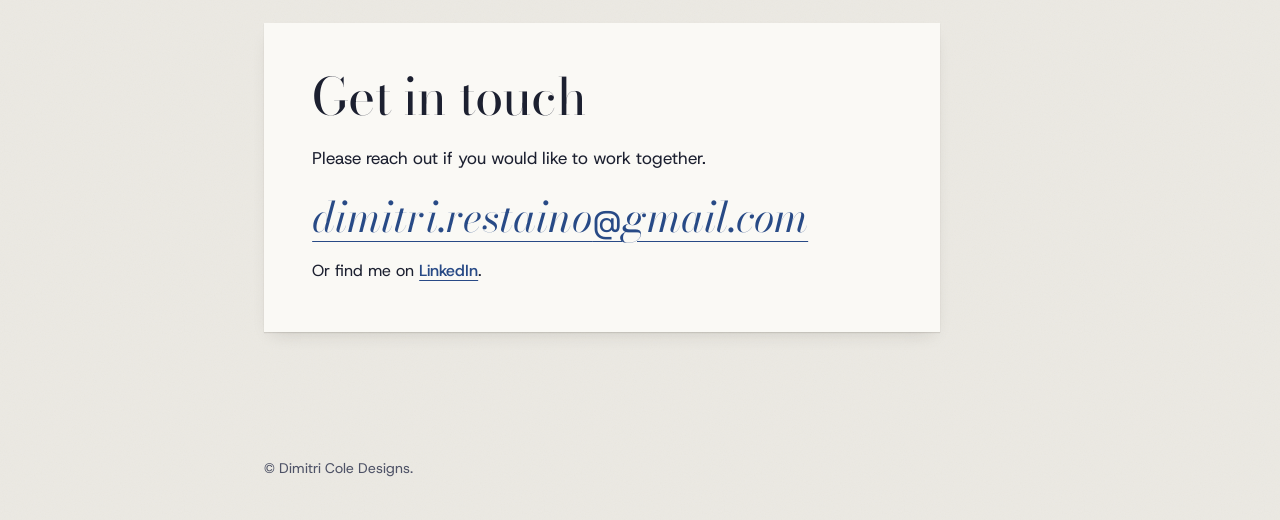
==== commit 6802292e: "Recapture dimitricole.com with its spine running from the portrait through each section Co-Authored-" ====
--- a/index.html
+++ b/index.html
@@ -523,7 +523,7 @@
       </div>
     </article>
 
-    <article class="work hang" id="dimitricole" data-glide style="--d-h: 5961; --d-page: 5961; --m-h: 8059" aria-labelledby="dimitricole-t">
+    <article class="work hang" id="dimitricole" data-glide style="--d-h: 5986; --d-page: 5986; --m-h: 8169" aria-labelledby="dimitricole-t">
       <div class="piece">
         <div class="frame"><div class="mat"><div class="window">
           <div class="bar">
@@ -536,7 +536,7 @@
               <source media="(max-width: 640px)" type="image/avif" srcset="images/work/dimitricole-mobile.avif">
               <source media="(max-width: 640px)" srcset="images/work/dimitricole-mobile.jpg">
               <source type="image/avif" srcset="images/work/dimitricole-desktop.avif">
-              <img src="images/work/dimitricole-desktop.jpg" width="1344" height="5961" alt="Dimitri's own site: his portrait at the root of a graph of the page's sections, with Snowy Ghost's apps and his career below." loading="lazy" decoding="async">
+              <img src="images/work/dimitricole-desktop.jpg" width="1344" height="5986" alt="Dimitri's own site: his portrait at the root of a graph of the page's sections, with Snowy Ghost's apps and his career below." loading="lazy" decoding="async">
             </picture>
             <a class="enter" href="https://dimitricole.com" target="_blank" rel="noopener" tabindex="-1" aria-hidden="true"></a>
             <span class="track" aria-hidden="true"><span class="thumb"></span></span>
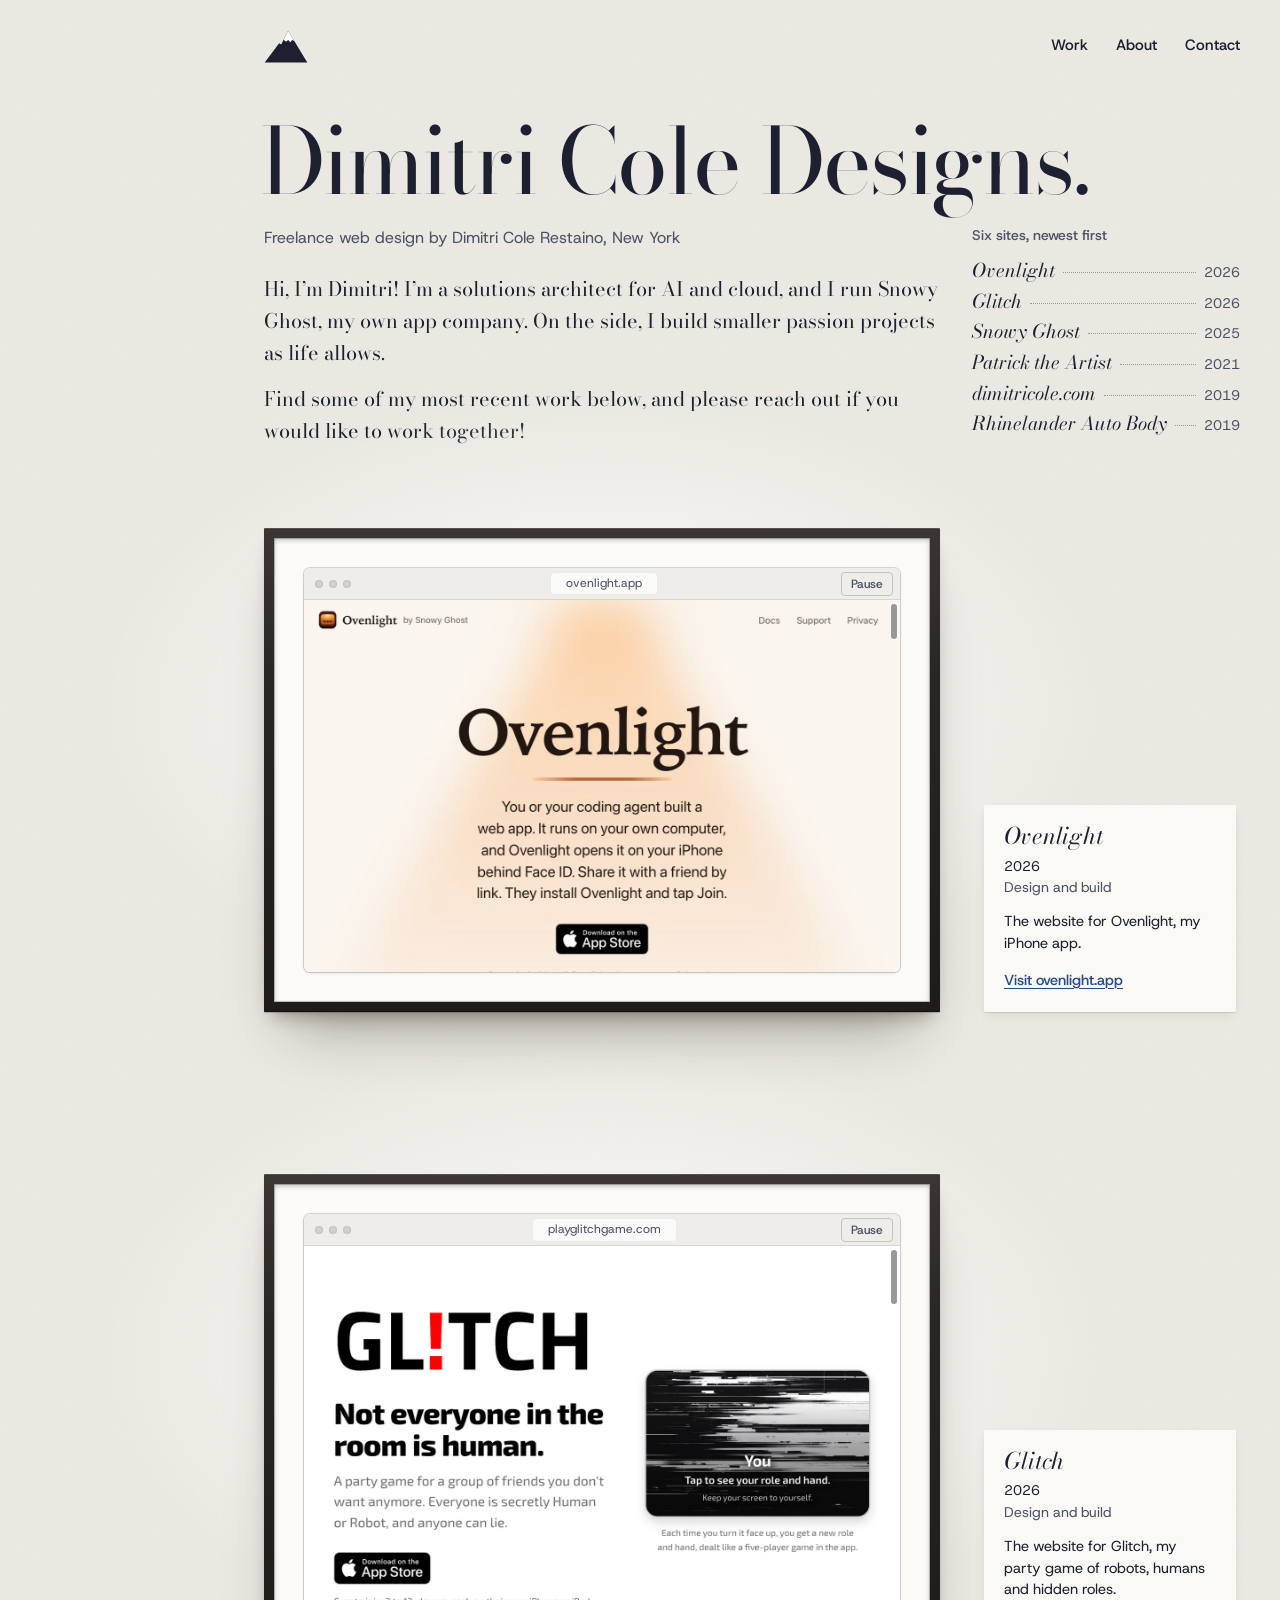
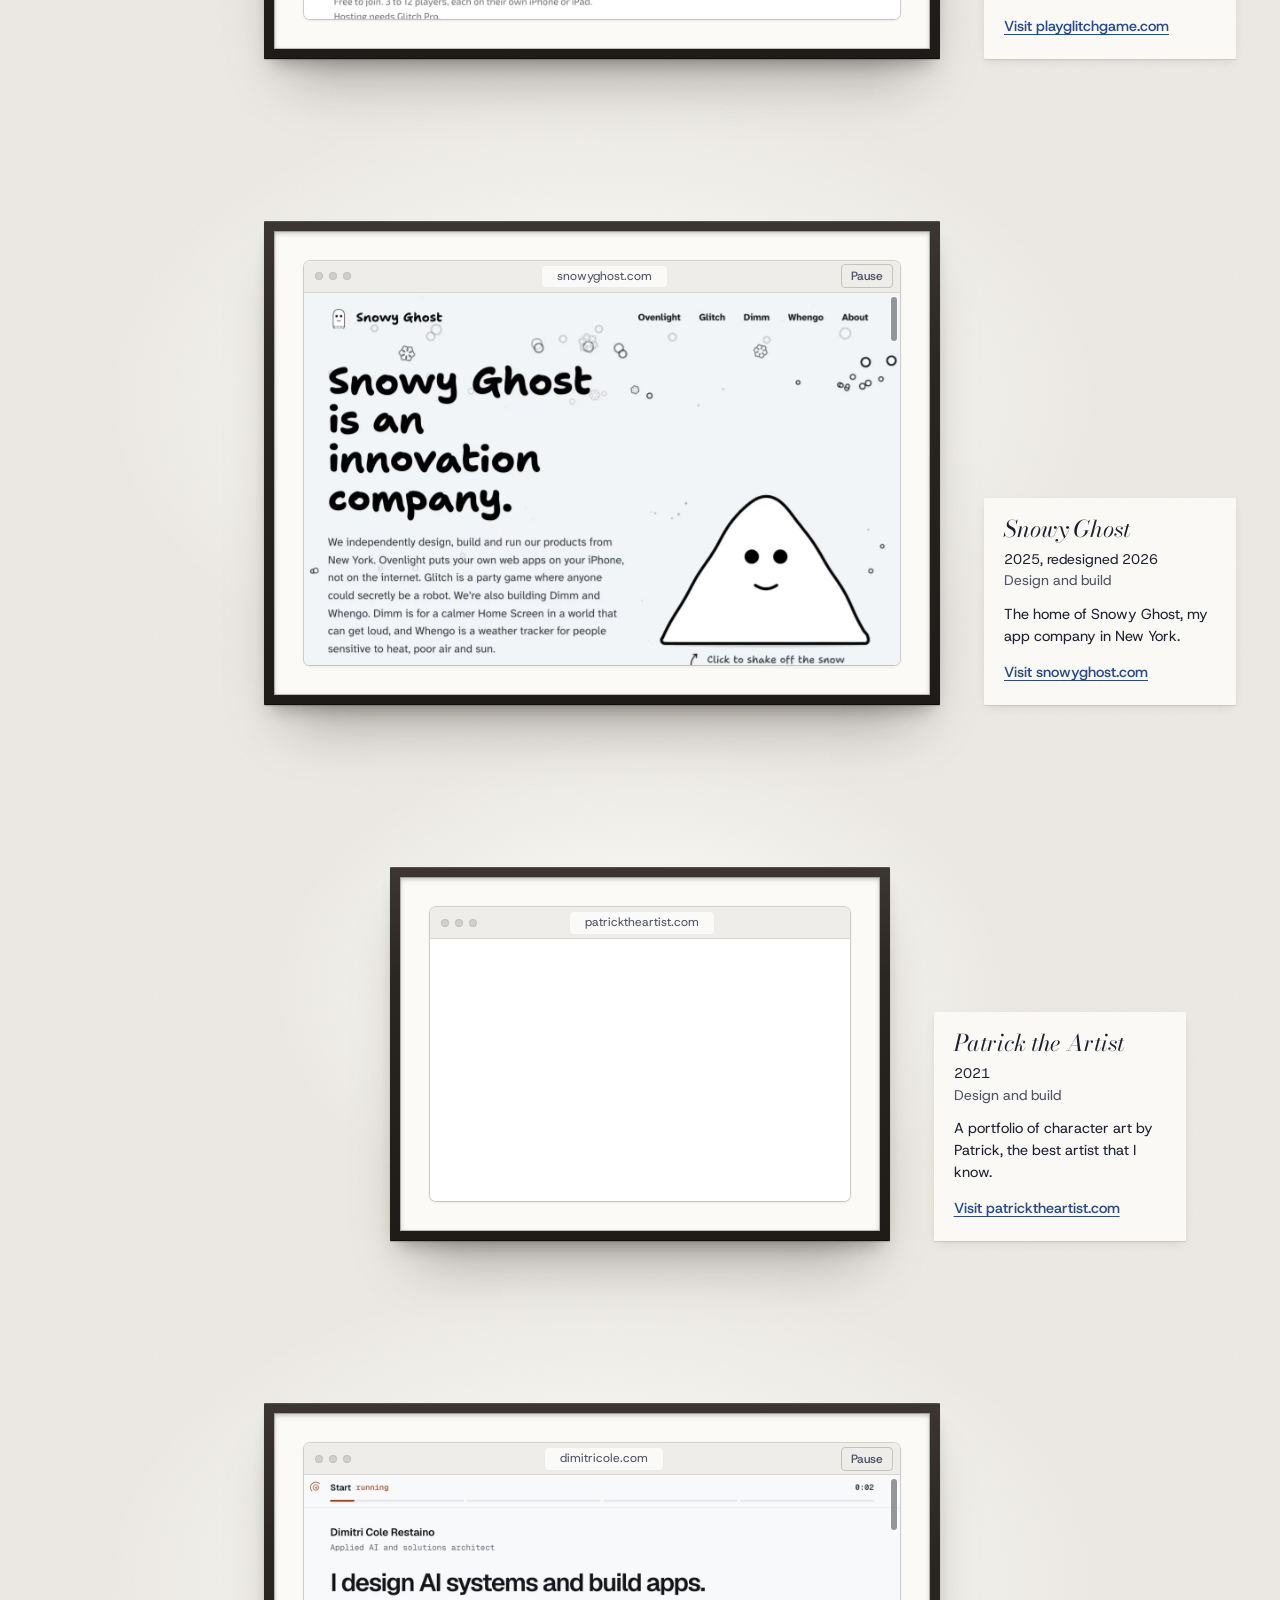
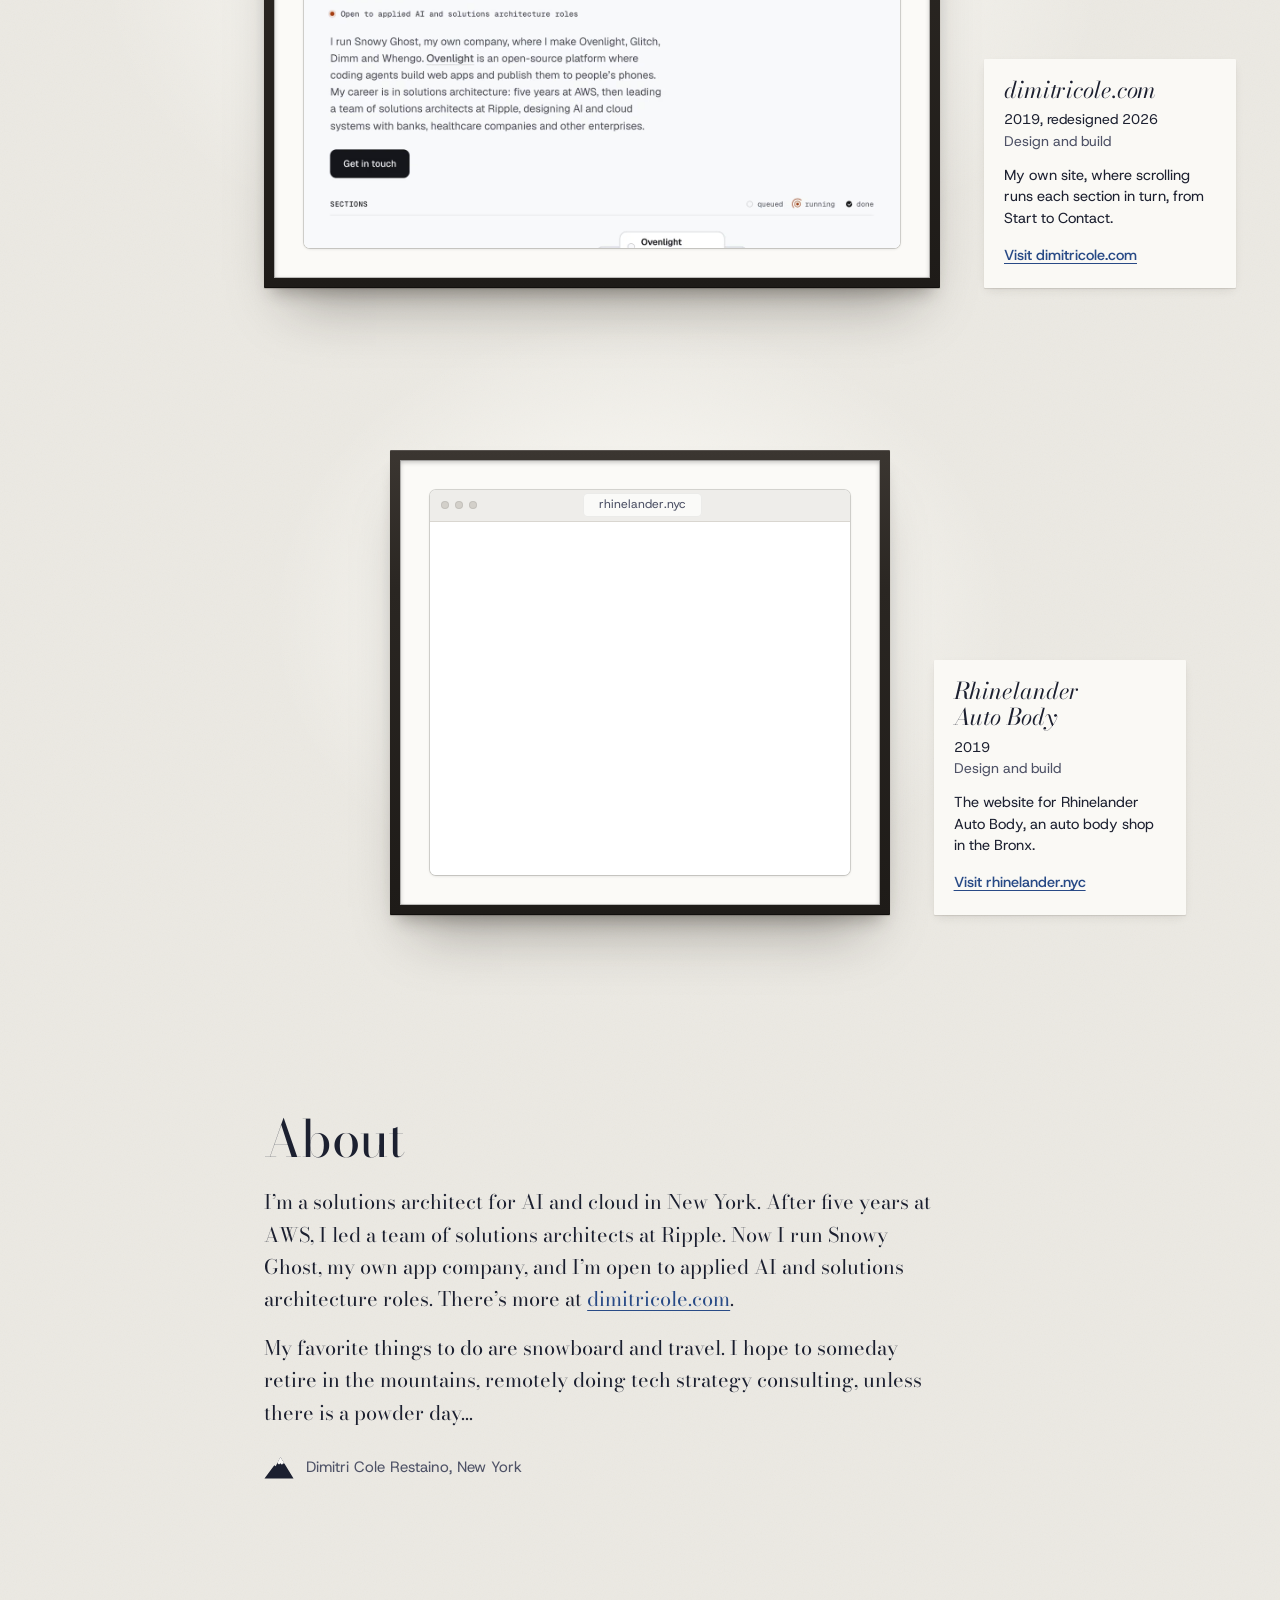
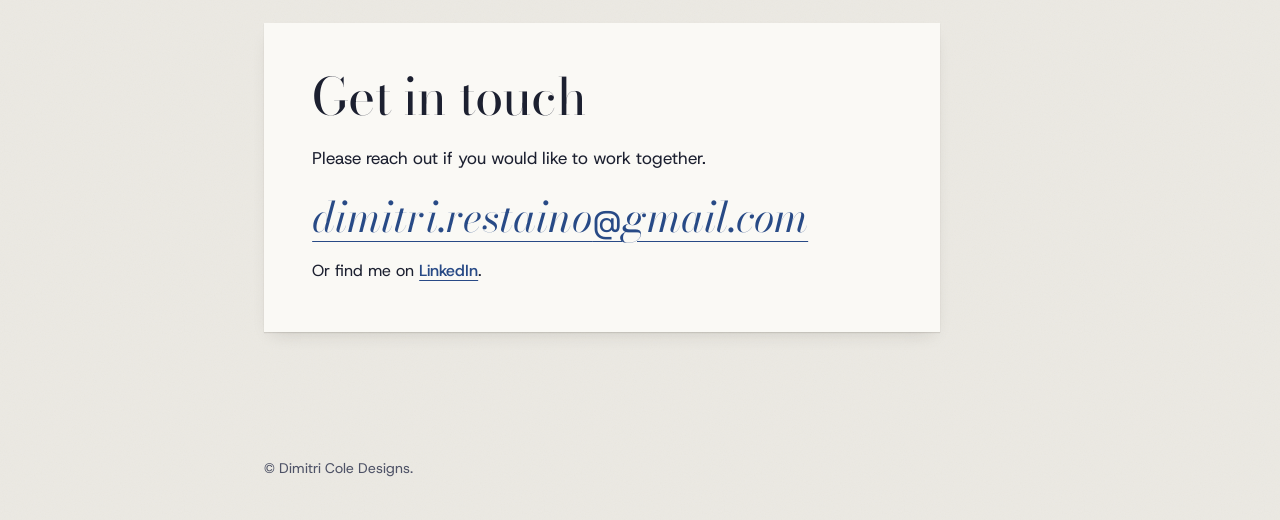
==== commit 07f40ac6: "Recapture dimitricole.com with its applied AI hero and Ovenlight on Google Play Co-Authored-By: Clau" ====
--- a/index.html
+++ b/index.html
@@ -523,7 +523,7 @@
       </div>
     </article>
 
-    <article class="work hang" id="dimitricole" data-glide style="--d-h: 5986; --d-page: 5986; --m-h: 8169" aria-labelledby="dimitricole-t">
+    <article class="work hang" id="dimitricole" data-glide style="--d-h: 6082; --d-page: 6082; --m-h: 8172" aria-labelledby="dimitricole-t">
       <div class="piece">
         <div class="frame"><div class="mat"><div class="window">
           <div class="bar">
@@ -536,7 +536,7 @@
               <source media="(max-width: 640px)" type="image/avif" srcset="images/work/dimitricole-mobile.avif">
               <source media="(max-width: 640px)" srcset="images/work/dimitricole-mobile.jpg">
               <source type="image/avif" srcset="images/work/dimitricole-desktop.avif">
-              <img src="images/work/dimitricole-desktop.jpg" width="1344" height="5986" alt="Dimitri's own site: his portrait at the root of a graph of the page's sections, with Snowy Ghost's apps and his career below." loading="lazy" decoding="async">
+              <img src="images/work/dimitricole-desktop.jpg" width="1344" height="6082" alt="Dimitri's own site: his portrait at the root of a graph of the page's sections, with Snowy Ghost's apps and his career below." loading="lazy" decoding="async">
             </picture>
             <a class="enter" href="https://dimitricole.com" target="_blank" rel="noopener" tabindex="-1" aria-hidden="true"></a>
             <span class="track" aria-hidden="true"><span class="thumb"></span></span>
